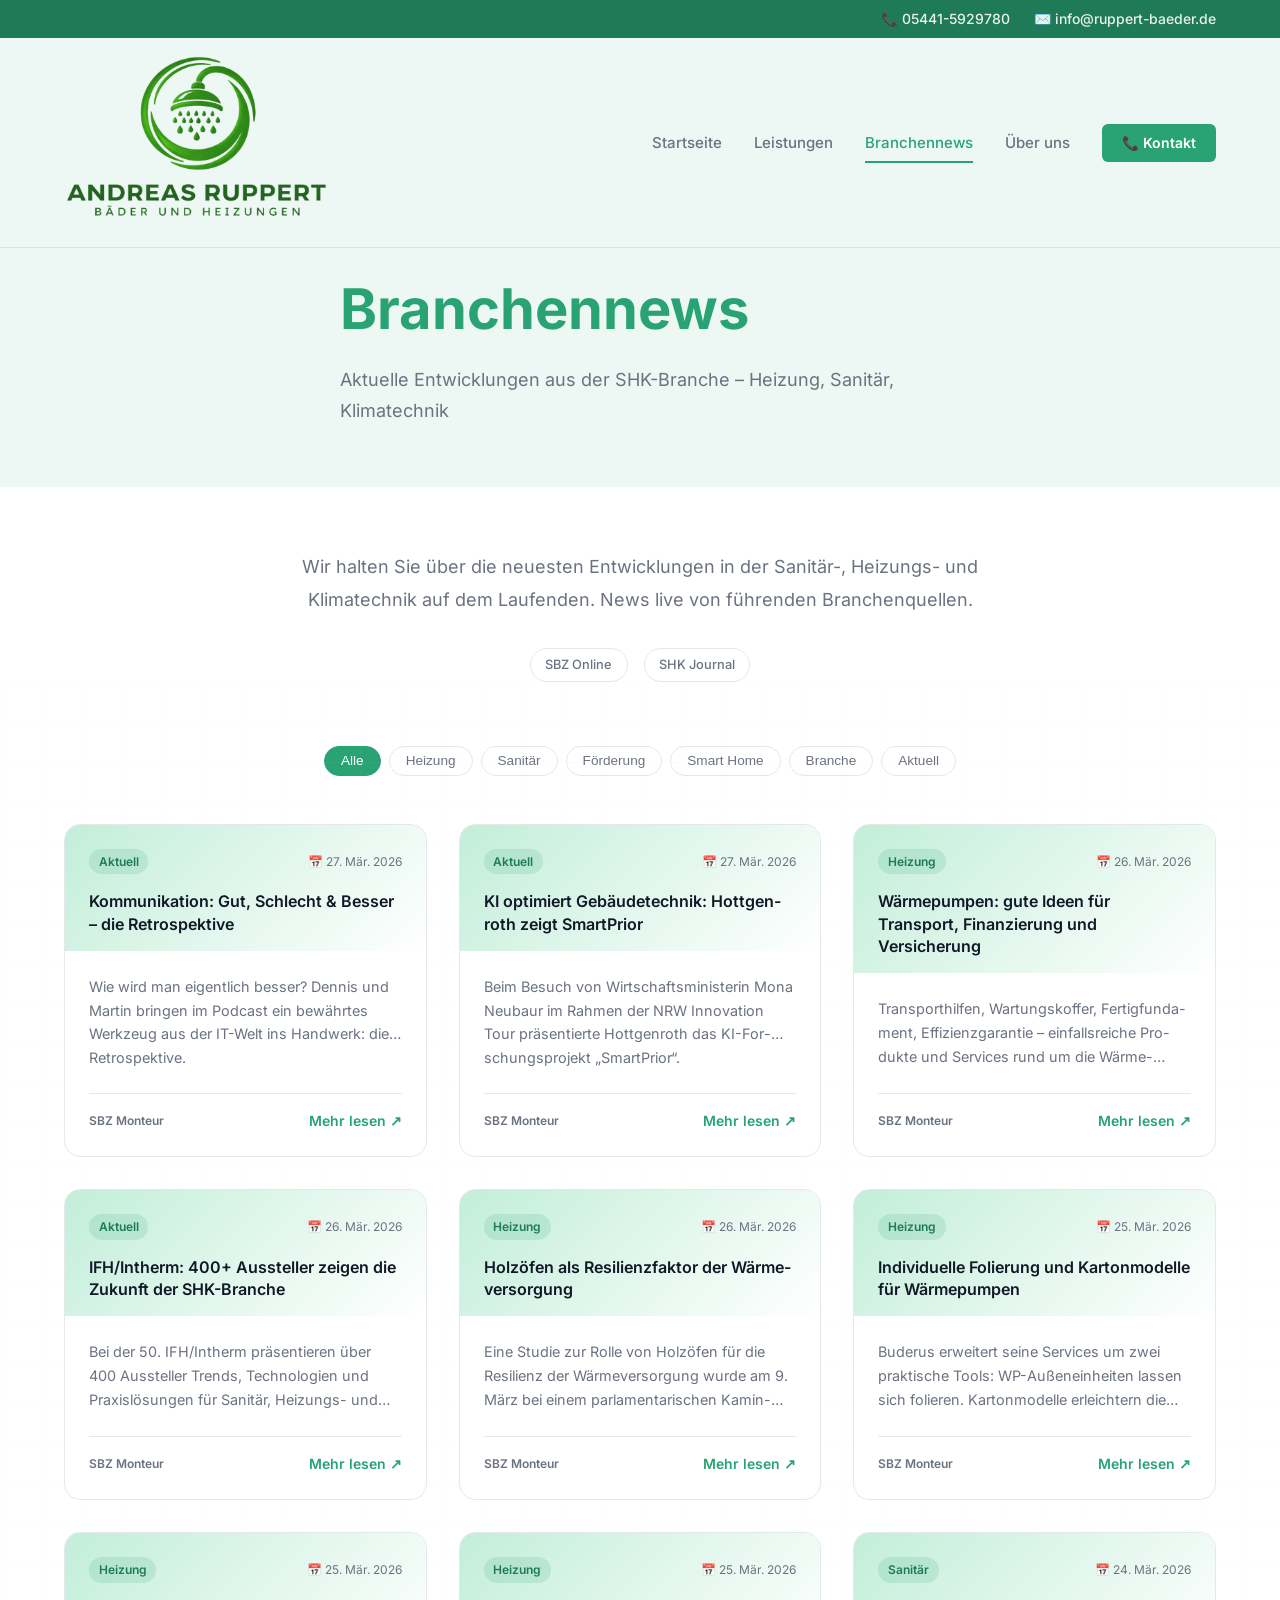
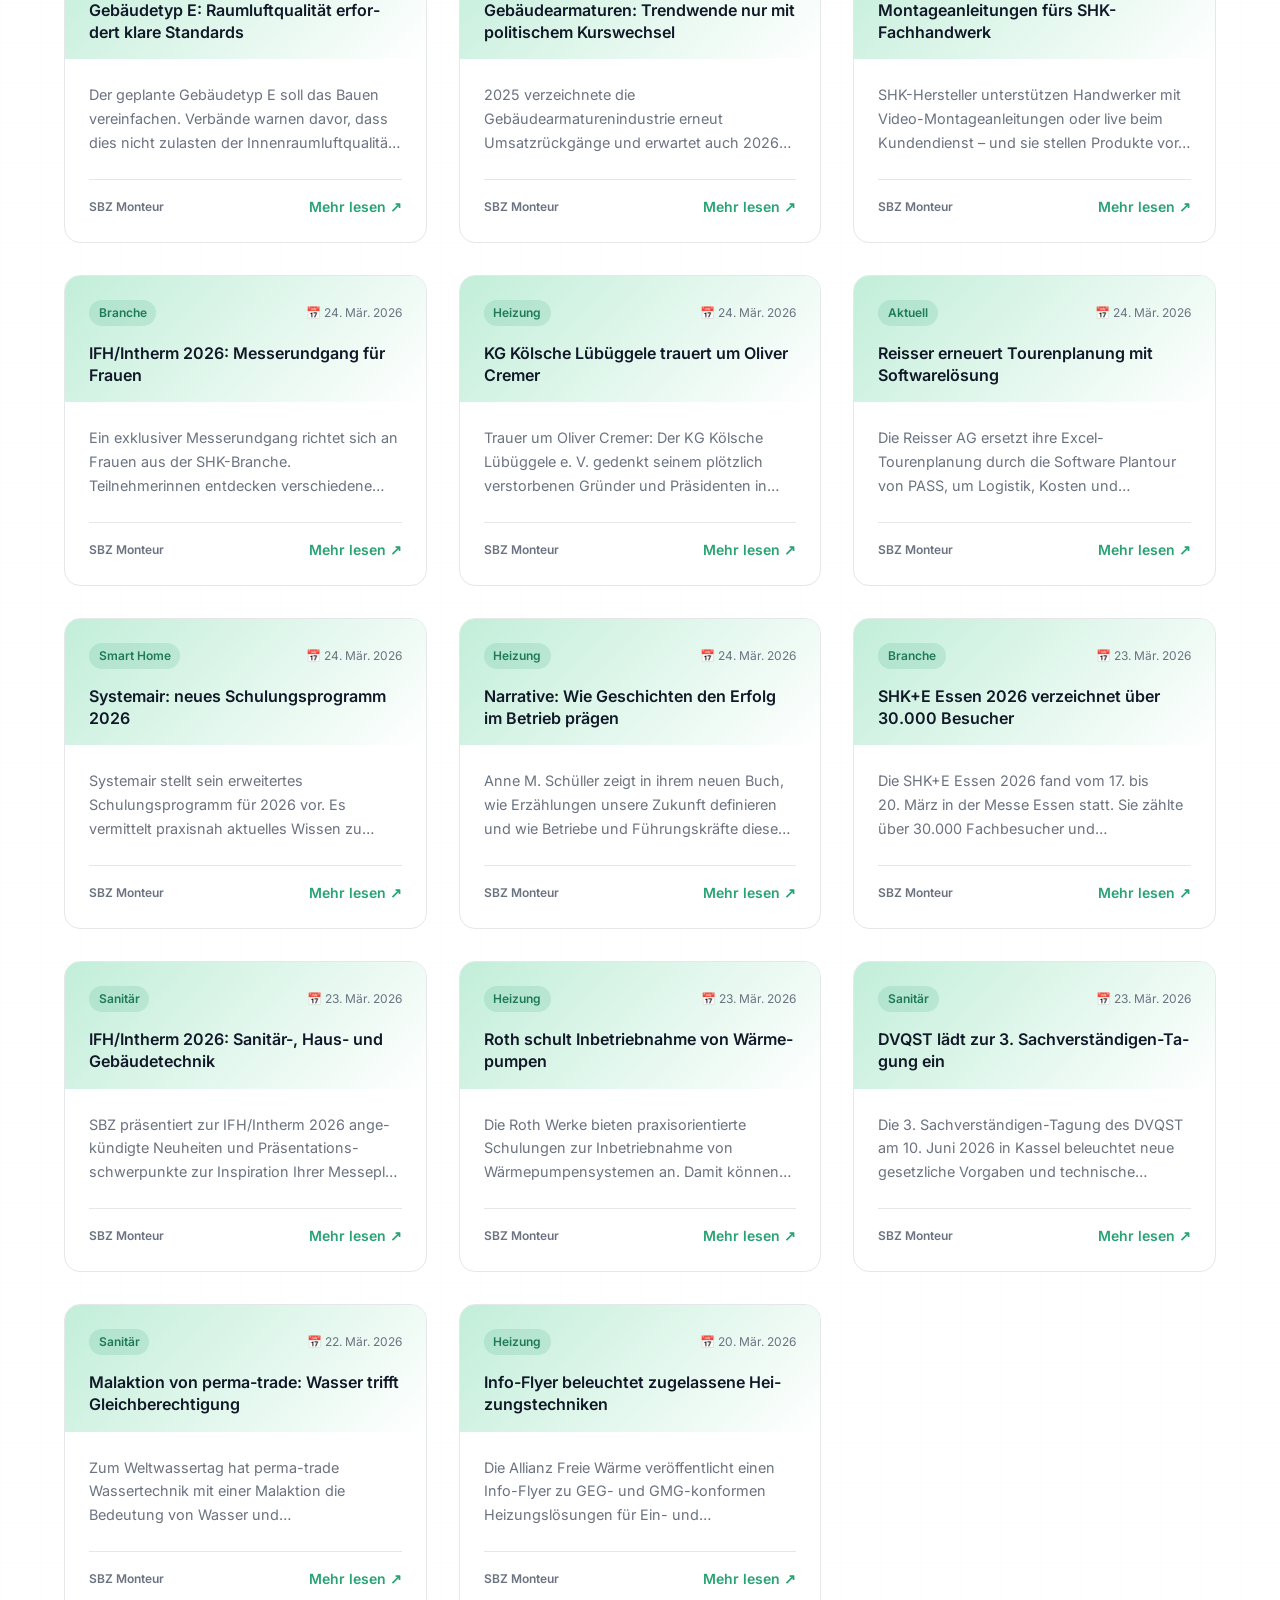
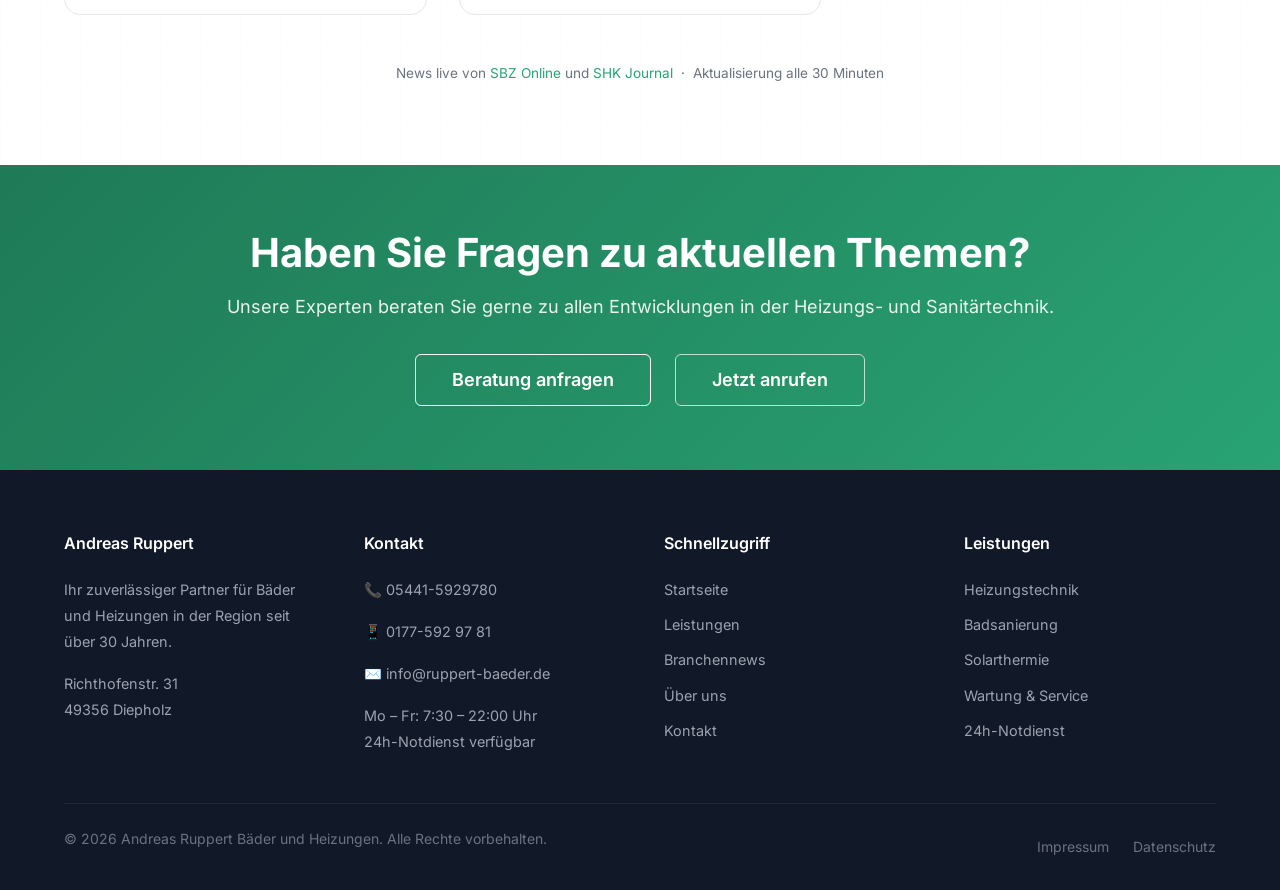
==== branchennews.html @ 5bacfdf4 "first upload" ====
<!DOCTYPE html>
<html lang="de">
<head>
    <meta charset="UTF-8">
    <meta name="viewport" content="width=device-width, initial-scale=1.0">
    <link rel="icon" type="image/png" href="favicon.png">
    <link rel="shortcut icon" href="favicon.png">
    <meta name="description" content="Aktuelle Nachrichten aus der SHK-Branche – Heizung, Sanitär, Klimatechnik von SBZ Online und SHK Journal">
    <title>Branchennews | Andreas Ruppert Bäder und Heizungen</title>


<link rel="stylesheet" href="css/styles.css">
    <style>
        /* Ladebalken – Page Flip */
        .news-loader-wrap {
            display: flex;
            flex-direction: column;
            align-items: center;
            justify-content: center;
            padding: var(--space-2xl) 0 var(--space-xl);
        }
        .loader {
            --background: linear-gradient(135deg, #29a374, #1f7a57);
            --shadow: rgba(41, 163, 116, 0.3);
            --text: #6c7486;
            --page: rgba(255, 255, 255, 0.38);
            --page-fold: rgba(255, 255, 255, 0.55);
            --duration: 3s;
            width: 200px;
            height: 140px;
            position: relative;
        }
        .loader:before, .loader:after {
            --r: -6deg;
            content: "";
            position: absolute;
            bottom: 8px;
            width: 120px;
            top: 80%;
            box-shadow: 0 16px 12px var(--shadow);
            transform: rotate(var(--r));
        }
        .loader:before { left: 4px; }
        .loader:after { --r: 6deg; right: 4px; }
        .loader div {
            width: 100%;
            height: 100%;
            border-radius: 13px;
            position: relative;
            z-index: 1;
            perspective: 600px;
            box-shadow: 0 4px 6px var(--shadow);
            background-image: var(--background);
        }
        .loader div ul {
            margin: 0; padding: 0; list-style: none; position: relative;
        }
        .loader div ul li {
            --r: 180deg;
            --o: 0;
            --c: var(--page);
            position: absolute;
            top: 10px; left: 10px;
            transform-origin: 100% 50%;
            color: var(--c);
            opacity: var(--o);
            transform: rotateY(var(--r));
            animation: var(--duration) ease infinite;
        }
        .loader div ul li:nth-child(2) { --c: var(--page-fold); animation-name: page-2; }
        .loader div ul li:nth-child(3) { --c: var(--page-fold); animation-name: page-3; }
        .loader div ul li:nth-child(4) { --c: var(--page-fold); animation-name: page-4; }
        .loader div ul li:nth-child(5) { --c: var(--page-fold); animation-name: page-5; }
        .loader div ul li svg { width: 90px; height: 120px; display: block; }
        .loader div ul li:first-child { --r: 0deg; --o: 1; }
        .loader div ul li:last-child  { --o: 1; }
        .loader span {
            display: block;
            left: 0; right: 0; top: 100%;
            margin-top: 20px;
            text-align: center;
            color: var(--text);
            font-size: 0.9rem;
        }
        @keyframes page-2 {
            0%        { transform: rotateY(180deg); opacity: 0; }
            20%       { opacity: 1; }
            35%, 100% { opacity: 0; }
            50%, 100% { transform: rotateY(0deg); }
        }
        @keyframes page-3 {
            15%       { transform: rotateY(180deg); opacity: 0; }
            35%       { opacity: 1; }
            50%, 100% { opacity: 0; }
            65%, 100% { transform: rotateY(0deg); }
        }
        @keyframes page-4 {
            30%       { transform: rotateY(180deg); opacity: 0; }
            50%       { opacity: 1; }
            65%, 100% { opacity: 0; }
            80%, 100% { transform: rotateY(0deg); }
        }
        @keyframes page-5 {
            45%       { transform: rotateY(180deg); opacity: 0; }
            65%       { opacity: 1; }
            80%, 100% { opacity: 0; }
            95%, 100% { transform: rotateY(0deg); }
        }

        /* Error State */
        .news-error {
            text-align: center;
            padding: var(--space-2xl);
            color: var(--text-light);
        }
        .news-error p { margin-bottom: var(--space-md); }

        /* Filter Buttons */
        .news-filters {
            display: flex;
            flex-wrap: wrap;
            gap: var(--space-xs);
            justify-content: center;
            margin-bottom: var(--space-xl);
        }
        .filter-btn {
            padding: 0.4rem 1rem;
            border: 1.5px solid var(--border);
            border-radius: var(--radius-full);
            background: white;
            font-size: 0.85rem;
            font-weight: 500;
            color: var(--text-light);
            cursor: pointer;
            transition: var(--transition);
        }
        .filter-btn:hover,
        .filter-btn.active {
            border-color: var(--primary);
            color: var(--primary);
            background: rgba(41, 163, 116, 0.06);
        }
        .filter-btn.active {
            background: var(--primary);
            color: white;
        }
    </style>
</head>
<body>

    <!-- Top Bar -->
    <div class="top-bar">
        <div class="container">
            <div class="top-bar-content">
                <a href="tel:054415929780" class="top-bar-phone">📞 05441-5929780</a>
                <a href="mailto:info@ruppert-baeder.de">✉️ info@ruppert-baeder.de</a>
            </div>
        </div>
    </div>

    <!-- Header -->
    <header class="header">
        <div class="container">
            <div class="header-content">
                <a href="index.html" class="logo">
                    <img src="images/Logo.png" class="logo-img" alt="Andreas Ruppert Bäder und Heizungen">
                </a>
                <button class="menu-toggle" id="menuToggle" aria-label="Menü öffnen">☰</button>
                <nav class="nav-menu" id="navMenu">
                    <a href="index.html" class="nav-link">Startseite</a>
                    <a href="leistungen.html" class="nav-link">Leistungen</a>
                    <a href="branchennews.html" class="nav-link active">Branchennews</a>
                    <a href="ueber-uns.html" class="nav-link">Über uns</a>
                    <a href="kontakt.html" class="btn-nav">📞 Kontakt</a>
                </nav>
            </div>
        </div>
    </header>

    <!-- Page Hero -->
    <section class="hero hero-sm hero-light">
        <div class="container">
            <div class="hero-content">
                <h1>Branchennews</h1>
                <p class="hero-subtitle">Aktuelle Entwicklungen aus der SHK-Branche – Heizung, Sanitär, Klimatechnik</p>
            </div>
        </div>
    </section>

    <!-- Intro -->
    <section class="section" style="padding-bottom: 0;">
        <div class="container text-center">
            <p style="max-width: 680px; margin: 0 auto; color: var(--text-light); font-size: var(--font-size-md); line-height: 1.8;">
                Wir halten Sie über die neuesten Entwicklungen in der Sanitär-, Heizungs- und Klimatechnik auf dem Laufenden. News live von führenden Branchenquellen.
            </p>
            <div class="news-source-badges" style="margin-top: var(--space-lg);">
                <a href="https://www.sbz-online.de" target="_blank" rel="noopener noreferrer" class="source-badge">SBZ Online</a>
                <a href="https://www.shk-journal.de" target="_blank" rel="noopener noreferrer" class="source-badge">SHK Journal</a>
            </div>
        </div>
    </section>

    <!-- News Section -->
    <section class="news-section section">
        <div class="container">

            <!-- Filter Buttons -->
            <div class="news-filters" id="newsFilters" style="display: none;">
                <button class="filter-btn active" data-filter="all">Alle</button>
                <button class="filter-btn" data-filter="Heizung">Heizung</button>
                <button class="filter-btn" data-filter="Sanitär">Sanitär</button>
                <button class="filter-btn" data-filter="Förderung">Förderung</button>
                <button class="filter-btn" data-filter="Smart Home">Smart Home</button>
                <button class="filter-btn" data-filter="Branche">Branche</button>
                <button class="filter-btn" data-filter="Aktuell">Aktuell</button>
            </div>

            <!-- Ladebalken -->
            <div class="news-loader-wrap" id="newsLoader">
                <div class="loader">
                    <div>
                        <ul>
                            <li><svg fill="currentColor" viewBox="0 0 90 120"><path d="M90,0 L90,120 L11,120 C4.92486775,120 0,115.075132 0,109 L0,11 C0,4.92486775 4.92486775,0 11,0 L90,0 Z M71.5,81 L18.5,81 C17.1192881,81 16,82.1192881 16,83.5 C16,84.8254834 17.0315359,85.9100387 18.3356243,85.9946823 L18.5,86 L71.5,86 C72.8807119,86 74,84.8807119 74,83.5 C74,82.1745166 72.9684641,81.0899613 71.6643757,81.0053177 L71.5,81 Z M71.5,57 L18.5,57 C17.1192881,57 16,58.1192881 16,59.5 C16,60.8254834 17.0315359,61.9100387 18.3356243,61.9946823 L18.5,62 L71.5,62 C72.8807119,62 74,60.8807119 74,59.5 C74,58.1192881 72.8807119,57 71.5,57 Z M71.5,33 L18.5,33 C17.1192881,33 16,34.1192881 16,35.5 C16,36.8254834 17.0315359,37.9100387 18.3356243,37.9946823 L18.5,38 L71.5,38 C72.8807119,38 74,36.8807119 74,35.5 C74,34.1192881 72.8807119,33 71.5,33 Z"></path></svg></li>
                            <li><svg fill="currentColor" viewBox="0 0 90 120"><path d="M90,0 L90,120 L11,120 C4.92486775,120 0,115.075132 0,109 L0,11 C0,4.92486775 4.92486775,0 11,0 L90,0 Z M71.5,81 L18.5,81 C17.1192881,81 16,82.1192881 16,83.5 C16,84.8254834 17.0315359,85.9100387 18.3356243,85.9946823 L18.5,86 L71.5,86 C72.8807119,86 74,84.8807119 74,83.5 C74,82.1745166 72.9684641,81.0899613 71.6643757,81.0053177 L71.5,81 Z M71.5,57 L18.5,57 C17.1192881,57 16,58.1192881 16,59.5 C16,60.8254834 17.0315359,61.9100387 18.3356243,61.9946823 L18.5,62 L71.5,62 C72.8807119,62 74,60.8807119 74,59.5 C74,58.1192881 72.8807119,57 71.5,57 Z M71.5,33 L18.5,33 C17.1192881,33 16,34.1192881 16,35.5 C16,36.8254834 17.0315359,37.9100387 18.3356243,37.9946823 L18.5,38 L71.5,38 C72.8807119,38 74,36.8807119 74,35.5 C74,34.1192881 72.8807119,33 71.5,33 Z"></path></svg></li>
                            <li><svg fill="currentColor" viewBox="0 0 90 120"><path d="M90,0 L90,120 L11,120 C4.92486775,120 0,115.075132 0,109 L0,11 C0,4.92486775 4.92486775,0 11,0 L90,0 Z M71.5,81 L18.5,81 C17.1192881,81 16,82.1192881 16,83.5 C16,84.8254834 17.0315359,85.9100387 18.3356243,85.9946823 L18.5,86 L71.5,86 C72.8807119,86 74,84.8807119 74,83.5 C74,82.1745166 72.9684641,81.0899613 71.6643757,81.0053177 L71.5,81 Z M71.5,57 L18.5,57 C17.1192881,57 16,58.1192881 16,59.5 C16,60.8254834 17.0315359,61.9100387 18.3356243,61.9946823 L18.5,62 L71.5,62 C72.8807119,62 74,60.8807119 74,59.5 C74,58.1192881 72.8807119,57 71.5,57 Z M71.5,33 L18.5,33 C17.1192881,33 16,34.1192881 16,35.5 C16,36.8254834 17.0315359,37.9100387 18.3356243,37.9946823 L18.5,38 L71.5,38 C72.8807119,38 74,36.8807119 74,35.5 C74,34.1192881 72.8807119,33 71.5,33 Z"></path></svg></li>
                            <li><svg fill="currentColor" viewBox="0 0 90 120"><path d="M90,0 L90,120 L11,120 C4.92486775,120 0,115.075132 0,109 L0,11 C0,4.92486775 4.92486775,0 11,0 L90,0 Z M71.5,81 L18.5,81 C17.1192881,81 16,82.1192881 16,83.5 C16,84.8254834 17.0315359,85.9100387 18.3356243,85.9946823 L18.5,86 L71.5,86 C72.8807119,86 74,84.8807119 74,83.5 C74,82.1745166 72.9684641,81.0899613 71.6643757,81.0053177 L71.5,81 Z M71.5,57 L18.5,57 C17.1192881,57 16,58.1192881 16,59.5 C16,60.8254834 17.0315359,61.9100387 18.3356243,61.9946823 L18.5,62 L71.5,62 C72.8807119,62 74,60.8807119 74,59.5 C74,58.1192881 72.8807119,57 71.5,57 Z M71.5,33 L18.5,33 C17.1192881,33 16,34.1192881 16,35.5 C16,36.8254834 17.0315359,37.9100387 18.3356243,37.9946823 L18.5,38 L71.5,38 C72.8807119,38 74,36.8807119 74,35.5 C74,34.1192881 72.8807119,33 71.5,33 Z"></path></svg></li>
                            <li><svg fill="currentColor" viewBox="0 0 90 120"><path d="M90,0 L90,120 L11,120 C4.92486775,120 0,115.075132 0,109 L0,11 C0,4.92486775 4.92486775,0 11,0 L90,0 Z M71.5,81 L18.5,81 C17.1192881,81 16,82.1192881 16,83.5 C16,84.8254834 17.0315359,85.9100387 18.3356243,85.9946823 L18.5,86 L71.5,86 C72.8807119,86 74,84.8807119 74,83.5 C74,82.1745166 72.9684641,81.0899613 71.6643757,81.0053177 L71.5,81 Z M71.5,57 L18.5,57 C17.1192881,57 16,58.1192881 16,59.5 C16,60.8254834 17.0315359,61.9100387 18.3356243,61.9946823 L18.5,62 L71.5,62 C72.8807119,62 74,60.8807119 74,59.5 C74,58.1192881 72.8807119,57 71.5,57 Z M71.5,33 L18.5,33 C17.1192881,33 16,34.1192881 16,35.5 C16,36.8254834 17.0315359,37.9100387 18.3356243,37.9946823 L18.5,38 L71.5,38 C72.8807119,38 74,36.8807119 74,35.5 C74,34.1192881 72.8807119,33 71.5,33 Z"></path></svg></li>
                            <li><svg fill="currentColor" viewBox="0 0 90 120"><path d="M90,0 L90,120 L11,120 C4.92486775,120 0,115.075132 0,109 L0,11 C0,4.92486775 4.92486775,0 11,0 L90,0 Z M71.5,81 L18.5,81 C17.1192881,81 16,82.1192881 16,83.5 C16,84.8254834 17.0315359,85.9100387 18.3356243,85.9946823 L18.5,86 L71.5,86 C72.8807119,86 74,84.8807119 74,83.5 C74,82.1745166 72.9684641,81.0899613 71.6643757,81.0053177 L71.5,81 Z M71.5,57 L18.5,57 C17.1192881,57 16,58.1192881 16,59.5 C16,60.8254834 17.0315359,61.9100387 18.3356243,61.9946823 L18.5,62 L71.5,62 C72.8807119,62 74,60.8807119 74,59.5 C74,58.1192881 72.8807119,57 71.5,57 Z M71.5,33 L18.5,33 C17.1192881,33 16,34.1192881 16,35.5 C16,36.8254834 17.0315359,37.9100387 18.3356243,37.9946823 L18.5,38 L71.5,38 C72.8807119,38 74,36.8807119 74,35.5 C74,34.1192881 72.8807119,33 71.5,33 Z"></path></svg></li>
                        </ul>
                    </div>
                    <span>Nachrichten werden geladen …</span>
                </div>
            </div>

            <!-- News Grid – wird per JS befüllt -->
            <div class="news-grid" id="newsGrid" style="display:none;">
            </div>

            <div class="news-footer-note" id="newsFooterNote" style="display:none;">
                <p>News live von <a href="https://www.sbz-online.de" target="_blank" rel="noopener noreferrer">SBZ Online</a> und <a href="https://www.shk-journal.de" target="_blank" rel="noopener noreferrer">SHK Journal</a> &nbsp;·&nbsp; Aktualisierung alle 30 Minuten</p>
            </div>
        </div>
    </section>

    <!-- CTA Section -->
    <section class="cta-section">
        <div class="container">
            <h2>Haben Sie Fragen zu aktuellen Themen?</h2>
            <p>Unsere Experten beraten Sie gerne zu allen Entwicklungen in der Heizungs- und Sanitärtechnik.</p>
            <div class="cta-buttons">
                <a href="kontakt.html" class="btn btn-white btn-large">Beratung anfragen</a>
                <a href="tel:054415929780" class="btn btn-secondary btn-large" data-phone="05441-5929780">Jetzt anrufen</a>
            </div>
        </div>
    </section>

    <!-- Footer -->
    <footer class="footer">
        <div class="container">
            <div class="footer-grid">
                <div class="footer-section">
                    <h3>Andreas Ruppert</h3>
                    <p>Ihr zuverlässiger Partner für Bäder und Heizungen in der Region seit über 30 Jahren.</p>
                    <p>Richthofenstr. 31<br>49356 Diepholz</p>
                </div>
                <div class="footer-section">
                    <h3>Kontakt</h3>
                    <p><a href="tel:054415929780">📞 05441-5929780</a></p>
                    <p><a href="tel:01775929781">📱 0177-592 97 81</a></p>
                    <p><a href="mailto:info@ruppert-baeder.de">✉️ info@ruppert-baeder.de</a></p>
                    <p>Mo – Fr: 7:30 – 22:00 Uhr<br>24h-Notdienst verfügbar</p>
                </div>
                <div class="footer-section">
                    <h3>Schnellzugriff</h3>
                    <ul class="footer-links">
                        <li><a href="index.html">Startseite</a></li>
                        <li><a href="leistungen.html">Leistungen</a></li>
                        <li><a href="branchennews.html">Branchennews</a></li>
                        <li><a href="ueber-uns.html">Über uns</a></li>
                        <li><a href="kontakt.html">Kontakt</a></li>
                    </ul>
                </div>
                <div class="footer-section">
                    <h3>Leistungen</h3>
                    <ul class="footer-links">
                        <li><a href="leistungen.html#heizung">Heizungstechnik</a></li>
                        <li><a href="leistungen.html#bad">Badsanierung</a></li>
                        <li><a href="leistungen.html#solar">Solarthermie</a></li>
                        <li><a href="leistungen.html#wartung">Wartung &amp; Service</a></li>
                        <li><a href="leistungen.html#notdienst">24h-Notdienst</a></li>
                    </ul>
                </div>
            </div>
            <div class="footer-bottom">
                <p>&copy; 2026 Andreas Ruppert Bäder und Heizungen. Alle Rechte vorbehalten.</p>
                <div class="footer-bottom-links">
                    <a href="impressum.html">Impressum</a>
                    <a href="datenschutz.html">Datenschutz</a>
                </div>
            </div>
        </div>
    </footer>

    <script src="js/script.js"></script>
    <script>
    (function () {
        // News werden aus statischem news.json geladen (generiert via GitHub Actions Cron)

        const grid = document.getElementById('newsGrid');
        const loader = document.getElementById('newsLoader');
        const filtersEl = document.getElementById('newsFilters');
        const footerNote = document.getElementById('newsFooterNote');
        let allArticles = [];

        function detectCategory(text) {
            const t = (text || '').toLowerCase();
            if (/heizung|wärme|heizkessel|wärmepumpe|fernwärme|gasheizung|ölheizung|pellet|biomasse/.test(t)) return 'Heizung';
            if (/sanitär|bad|badezimmer|dusche|wanne|wc|toilette|waschtisch|wasserhahn|rohr|abwasser/.test(t)) return 'Sanitär';
            if (/förderung|bafa|kfw|zuschuss|subvention|bundesförderung/.test(t)) return 'Förderung';
            if (/smart.?home|automation|digital|steuerung|sensor/.test(t)) return 'Smart Home';
            if (/verband|hwk|zvshk|innung|messe|politik|gesetz|norm|din/.test(t)) return 'Branche';
            return 'Aktuell';
        }

        function formatDate(dateStr) {
            const d = new Date((dateStr || '').replace(' ', 'T'));
            if (isNaN(d)) return dateStr || '';
            return d.toLocaleDateString('de-DE', { day: 'numeric', month: 'short', year: 'numeric' });
        }

        function stripHtml(html) {
            const tmp = document.createElement('div');
            tmp.innerHTML = html || '';
            return (tmp.textContent || tmp.innerText || '').trim();
        }

        function cardHTML(a) {
            return `
            <div class="news-card" data-category="${escHtml(a.category)}">
                <div class="news-card-header">
                    <div class="news-card-meta">
                        <span class="news-badge">${escHtml(a.category)}</span>
                        <span class="news-date">📅 ${escHtml(a.dateStr)}</span>
                    </div>
                    <h3>${escHtml(a.title)}</h3>
                </div>
                <div class="news-card-body">
                    <p class="news-excerpt">${escHtml(a.excerpt)}</p>
                    <div class="news-card-footer">
                        <span class="news-source">${escHtml(a.source)}</span>
                        <a href="${escHtml(a.link)}" target="_blank" rel="noopener noreferrer" class="news-link">
                            Mehr lesen ↗
                        </a>
                    </div>
                </div>
            </div>`;
        }

        function renderCards(articles) {
            grid.innerHTML = articles.length
                ? articles.map(cardHTML).join('')
                : '<div class="news-error"><p>Keine Artikel in dieser Kategorie.</p></div>';
        }

        function escHtml(str) {
            return String(str ?? '')
                .replace(/&/g, '&amp;')
                .replace(/</g, '&lt;')
                .replace(/>/g, '&gt;')
                .replace(/"/g, '&quot;');
        }

        function initFilters() {
            filtersEl.style.display = 'flex';
            filtersEl.addEventListener('click', function (e) {
                const btn = e.target.closest('.filter-btn');
                if (!btn) return;
                filtersEl.querySelectorAll('.filter-btn').forEach(b => b.classList.remove('active'));
                btn.classList.add('active');
                const cat = btn.dataset.filter;
                const filtered = cat === 'all' ? allArticles : allArticles.filter(a => a.category === cat);
                renderCards(filtered);
            });
        }

        function showError(msg) {
            grid.innerHTML = `<div class="news-error" style="grid-column:1/-1;">
                <p>⚠️ ${msg}</p>
                <p>Bitte besuchen Sie <a href="https://www.sbz-online.de" target="_blank" rel="noopener noreferrer">SBZ Online</a> oder <a href="https://www.shk-journal.de" target="_blank" rel="noopener noreferrer">SHK Journal</a> direkt.</p>
            </div>`;
        }

        fetch('news.json')
            .then(r => r.ok ? r.json() : Promise.reject('HTTP ' + r.status))
            .then(data => {
                allArticles = (data.articles || []);
                loader.style.display = 'none';
                grid.style.display = '';
                if (!allArticles.length) { showError('Derzeit keine News verfügbar.'); return; }
                renderCards(allArticles);
                initFilters();
                footerNote.style.display = 'block';
            })
            .catch(() => {
                loader.style.display = 'none';
                grid.style.display = '';
                showError('News konnten nicht geladen werden.');
            });
    })();
    </script>
</body>
</html>
---- css/styles.css ----
/* ========================================
   Self-hosted Inter Font (DSGVO-konform)
   ======================================== */
@font-face {
  font-family: 'Inter';
  font-style: normal;
  font-weight: 100 900;
  font-display: swap;
  src: url('../fonts/inter.woff2') format('woff2');
}

/* ========================================
   CSS Custom Properties / Design Tokens
   ======================================== */

:root {
  /* Primärfarben */
  --primary: #29a374;
  --primary-light: #c2eed9;
  --primary-dark: #1f7a57;
  --primary-hover: #248e65;

  /* Neutralfarben */
  --bg: #ffffff;
  --muted: #f9fafb;
  --text: #111827;
  --text-light: #6b7280;
  --border: #e5e7eb;

  /* Akzente */
  --accent: #1f7a57;
  --error: hsl(0, 70%, 50%);
  --success: #29a374;

  /* Spacing System (8px-Grid) */
  --space-xs: 0.5rem;
  --space-sm: 1rem;
  --space-md: 1.5rem;
  --space-lg: 2rem;
  --space-xl: 3rem;
  --space-2xl: 4rem;

  /* Typography */
  --font-primary: 'Inter', -apple-system, BlinkMacSystemFont, 'Segoe UI', sans-serif;
  --font-size-xs: 0.875rem;
  --font-size-sm: 1rem;
  --font-size-md: 1.125rem;
  --font-size-lg: 1.5rem;
  --font-size-xl: 2rem;
  --font-size-2xl: 2.5rem;

  /* Shadows */
  --shadow-sm: 0 1px 3px rgba(0, 0, 0, 0.08);
  --shadow-md: 0 4px 12px rgba(0, 0, 0, 0.1);
  --shadow-lg: 0 10px 30px rgba(0, 0, 0, 0.12);
  --shadow-xl: 0 20px 40px rgba(0, 0, 0, 0.15);

  /* Border Radius */
  --radius-sm: 6px;
  --radius-md: 10px;
  --radius-lg: 16px;
  --radius-full: 9999px;

  /* Transitions */
  --transition: all 0.3s ease;
}

/* ========================================
   Reset & Base Styles
   ======================================== */

* {
  margin: 0;
  padding: 0;
  box-sizing: border-box;
}

html {
  scroll-behavior: smooth;
}

body {
  font-family: var(--font-primary);
  font-size: var(--font-size-sm);
  line-height: 1.6;
  color: var(--text);
  background-color: var(--bg);
  -webkit-font-smoothing: antialiased;
  -moz-osx-font-smoothing: grayscale;
}

img {
  max-width: 100%;
  height: auto;
  display: block;
}

a {
  text-decoration: none;
  color: inherit;
  transition: var(--transition);
}

ul {
  list-style: none;
}

/* ========================================
   Typography
   ======================================== */

h1, h2, h3, h4, h5, h6 {
  font-weight: 700;
  line-height: 1.2;
  margin-bottom: var(--space-sm);
}

h1 { font-size: var(--font-size-2xl); }
h2 { font-size: var(--font-size-xl); }
h3 { font-size: var(--font-size-lg); font-weight: 600; }

p { margin-bottom: var(--space-sm); }

/* ========================================
   Container & Layout
   ======================================== */

.container {
  max-width: 1200px;
  margin: 0 auto;
  padding: 0 var(--space-md);
}

.container-narrow {
  max-width: 800px;
  margin: 0 auto;
  padding: 0 var(--space-md);
}

.section {
  padding: var(--space-2xl) 0;
}

.section-alt {
  background-color: var(--muted);
}

/* ========================================
   Top Bar
   ======================================== */

.top-bar {
  background-color: var(--primary-dark);
  color: white;
  padding: var(--space-xs) 0;
  font-size: var(--font-size-xs);
}

.top-bar-content {
  display: flex;
  justify-content: flex-end;
  align-items: center;
  gap: var(--space-md);
}

.top-bar a {
  color: white;
  font-weight: 500;
  opacity: 0.9;
  transition: opacity 0.2s;
}

.top-bar a:hover {
  opacity: 1;
}

.top-bar-phone {
  display: flex;
  align-items: center;
  gap: 0.375rem;
  font-weight: 600;
}

/* ========================================
   Header & Navigation
   ======================================== */

.header {
  background-color: #EDF7F3;
  box-shadow: 0 1px 0 rgba(0, 0, 0, 0.08);
  position: sticky;
  top: 0;
  z-index: 1000;
}

.header-content {
  display: flex;
  justify-content: space-between;
  align-items: center;
  padding: var(--space-sm) 0;
}

/* Logo */
.logo {
  display: flex;
  align-items: center;
  gap: 0.75rem;
  text-decoration: none;
}

.logo-img {
  height: 177px;
  width: auto;
  object-fit: contain;
  display: block;
}

.logo-box {
  background: linear-gradient(135deg, var(--primary), var(--primary-dark));
  color: white;
  width: 44px;
  height: 44px;
  border-radius: var(--radius-sm);
  display: flex;
  align-items: center;
  justify-content: center;
  font-size: 1.05rem;
  font-weight: 800;
  letter-spacing: -0.5px;
  flex-shrink: 0;
}

.logo-text {
  display: flex;
  flex-direction: column;
}

.logo-name {
  font-size: 0.9375rem;
  font-weight: 700;
  color: var(--text);
  line-height: 1.2;
}

.logo-sub {
  font-size: 0.7rem;
  color: var(--text-light);
  font-weight: 400;
  line-height: 1.2;
}

.nav-menu {
  display: flex;
  gap: var(--space-lg);
  align-items: center;
}

.nav-link {
  font-weight: 500;
  color: var(--text-light);
  position: relative;
  padding: var(--space-xs) 0;
  font-size: 0.9375rem;
}

.nav-link:hover,
.nav-link.active {
  color: var(--primary);
}

.nav-link::after {
  content: '';
  position: absolute;
  bottom: 0;
  left: 0;
  width: 0;
  height: 2px;
  background-color: var(--primary);
  transition: width 0.3s ease;
}

.nav-link:hover::after,
.nav-link.active::after {
  width: 100%;
}

.btn-nav {
  display: inline-flex;
  align-items: center;
  gap: 0.4rem;
  background-color: var(--primary);
  color: white !important;
  padding: 0.5rem 1.25rem;
  border-radius: var(--radius-sm);
  font-weight: 600;
  font-size: 0.875rem;
  transition: var(--transition);
  white-space: nowrap;
}

.btn-nav:hover {
  background-color: var(--primary-hover);
  transform: translateY(-1px);
  box-shadow: 0 4px 12px rgba(41, 163, 116, 0.3);
}

.btn-nav::before,
.btn-nav::after {
  display: none !important;
}

/* Mobile Menu Toggle */
.menu-toggle {
  display: none;
  background: none;
  border: none;
  cursor: pointer;
  color: var(--text);
  padding: 0.25rem;
  font-size: 1.5rem;
  line-height: 1;
}

/* ========================================
   Hero Section
   ======================================== */

.hero {
  position: relative;
  min-height: 580px;
  display: flex;
  align-items: center;
  background: linear-gradient(135deg, var(--primary-dark) 0%, var(--primary) 60%, var(--primary-dark) 100%);
  overflow: hidden;
}

.hero-sm {
  min-height: 320px;
}

/* Heller Hero-Variant (kein Gradient, subtiles Grün) */
.hero-light {
  background: #EDF7F3;
  min-height: 240px;
}
.hero-light::before { display: none; }
.hero-light h1,
.hero-light .hero-content h1 { color: var(--primary) !important; }
.hero-light .hero-subtitle { color: var(--text-light); }

/* Service Cards Grid */
.service-cards {
  display: grid;
  grid-template-columns: repeat(3, 1fr);
  gap: var(--space-lg);
}

.service-card {
  padding: var(--space-xl);
  background: var(--muted);
  border: 1.5px solid var(--border);
  border-radius: var(--radius-lg);
  transition: border-color 0.3s ease, box-shadow 0.3s ease, transform 0.3s ease;
  display: flex;
  flex-direction: column;
}

.service-card:hover {
  border-color: rgba(41, 163, 116, 0.35);
  box-shadow: 0 20px 40px -10px rgba(41, 163, 116, 0.12);
  transform: translateY(-3px);
}

.service-card-icon {
  width: 56px;
  height: 56px;
  background: rgba(41, 163, 116, 0.1);
  border-radius: var(--radius-md);
  display: flex;
  align-items: center;
  justify-content: center;
  color: var(--primary);
  margin-bottom: var(--space-lg);
  transition: transform 0.3s ease;
  flex-shrink: 0;
}

.service-card:hover .service-card-icon { transform: scale(1.1); }

.service-card h4 {
  font-size: var(--font-size-lg);
  font-weight: 700;
  color: var(--text);
  margin-bottom: var(--space-sm);
}

.service-card p {
  color: var(--text-light);
  line-height: 1.65;
  flex: 1;
  margin-bottom: var(--space-md);
}

.service-card-link {
  color: var(--primary);
  font-weight: 600;
  font-size: var(--font-size-sm);
  display: inline-flex;
  align-items: center;
  gap: 0.4rem;
  text-decoration: none;
  transition: gap 0.2s ease;
}
.service-card-link:hover { gap: 0.7rem; }

@media (max-width: 1024px) {
  .service-cards { grid-template-columns: repeat(2, 1fr); }
}
@media (max-width: 600px) {
  .service-cards { grid-template-columns: 1fr; }
}

.hero::before {
  content: '';
  position: absolute;
  inset: 0;
  background-image: url("data:image/svg+xml,%3Csvg width='60' height='60' viewBox='0 0 60 60' xmlns='http://www.w3.org/2000/svg'%3E%3Cg fill='none' fill-rule='evenodd'%3E%3Cg fill='%23ffffff' fill-opacity='0.06'%3E%3Cpath d='M36 34v-4h-2v4h-4v2h4v4h2v-4h4v-2h-4zm0-30V0h-2v4h-4v2h4v4h2V6h4V4h-4zM6 34v-4H4v4H0v2h4v4h2v-4h4v-2H6zM6 4V0H4v4H0v2h4v4h2V6h4V4H6z'/%3E%3C/g%3E%3C/g%3E%3C/svg%3E");
}

.hero-content {
  position: relative;
  z-index: 2;
  color: white;
}

.hero h1 {
  font-size: clamp(2rem, 5vw, 3.5rem);
  margin-bottom: var(--space-md);
  color: white;
  line-height: 1.15;
  max-width: 750px;
}

.hero-subtitle {
  font-size: var(--font-size-md);
  margin-bottom: var(--space-lg);
  color: rgba(255, 255, 255, 0.9);
  max-width: 600px;
  line-height: 1.7;
}

.hero-cta {
  display: flex;
  gap: var(--space-md);
  flex-wrap: wrap;
}

.hero-wave {
  position: absolute;
  bottom: -1px;
  left: 0;
  right: 0;
  line-height: 0;
}

.hero-wave svg {
  display: block;
  width: 100%;
}

/* ========================================
   Buttons
   ======================================== */

/* Button 2 – Liquid Fill Design */
.btn {
  display: inline-flex;
  align-items: center;
  justify-content: center;
  gap: 0.5rem;
  position: relative;
  overflow: hidden;
  padding: 0.75rem 1.75rem;
  border: 1.5px solid #4f4f4f;
  border-radius: 6px;
  background: transparent;
  font-size: var(--font-size-sm);
  font-weight: 600;
  font-family: var(--font-primary), sans-serif;
  cursor: pointer;
  text-align: center;
  min-height: 44px;
  white-space: nowrap;
  line-height: 1;
  text-decoration: none;
  z-index: 1;
  transition: color 0.3s ease, border-color 0.2s ease;
}

.btn::before {
  content: "";
  position: absolute;
  left: 50%;
  transform: translateX(-50%) scaleY(1) scaleX(1.25);
  top: 100%;
  width: 140%;
  height: 180%;
  border-radius: 50%;
  display: block;
  transition: all 0.5s 0.1s cubic-bezier(0.55, 0, 0.1, 1);
  z-index: -1;
}

.btn::after {
  content: "";
  position: absolute;
  left: 55%;
  transform: translateX(-50%) scaleY(1) scaleX(1.45);
  top: 180%;
  width: 160%;
  height: 190%;
  border-radius: 50%;
  display: block;
  transition: all 0.5s 0.1s cubic-bezier(0.55, 0, 0.1, 1);
  z-index: -1;
}

.btn:hover::before {
  top: -35%;
  transform: translateX(-50%) scaleY(1.3) scaleX(0.8);
}
.btn:hover::after {
  top: -45%;
  transform: translateX(-50%) scaleY(1.3) scaleX(0.8);
}

/* Primary: grüne Füllung auf hellem Hintergrund */
.btn-primary {
  border-color: var(--primary);
  color: var(--primary);
}
.btn-primary::before,
.btn-primary::after {
  background-color: var(--primary);
}
.btn-primary:hover {
  color: #ffffff;
  border-color: var(--primary);
}

/* Secondary: weiße Füllung auf dunklem/grünem Hintergrund */
.btn-secondary {
  border-color: rgba(255, 255, 255, 0.7);
  color: white;
}
.btn-secondary::before,
.btn-secondary::after {
  background-color: white;
}
.btn-secondary:hover {
  color: #1a1a1a;
  border-color: white;
}

/* Secondary Dark: grüne Füllung auf hellem Hintergrund */
.btn-secondary-dark {
  border-color: var(--primary);
  color: var(--primary);
}
.btn-secondary-dark::before,
.btn-secondary-dark::after {
  background-color: var(--primary);
}
.btn-secondary-dark:hover {
  color: white;
  border-color: var(--primary);
}

/* White: weiße Füllung für dunkle CTA-Sektionen */
.btn-white {
  border-color: white;
  color: white;
}
.btn-white::before,
.btn-white::after {
  background-color: white;
}
.btn-white:hover {
  color: #1a1a1a;
  border-color: white;
}

.btn-large {
  padding: 1rem 2.25rem;
  font-size: var(--font-size-md);
}

/* Senden-Button (Kontaktformular) — "senden neu" Design */
.btn-senden-wrap {
  display: flex;
  justify-content: center;
  padding: 1.5rem 0 0.75rem;
}

.btn-senden-neu {
  --primary: #29a374;
  --neutral-1: #f7f8f7;
  --neutral-2: #e7e7e7;
  --radius: 14px;
  cursor: pointer;
  border-radius: var(--radius);
  text-shadow: 0 1px 1px rgba(0,0,0,0.3);
  border: none;
  box-shadow: 0 0.5px 0.5px 1px rgba(255,255,255,0.2),
    0 10px 20px rgba(0,0,0,0.2), 0 4px 5px 0px rgba(0,0,0,0.05);
  display: flex;
  align-items: center;
  justify-content: center;
  position: relative;
  transition: all 0.3s ease;
  min-width: 165px;
  padding: 15px;
  height: 51px;
  font-family: var(--font-primary), sans-serif;
  font-size: 14px;
  font-weight: 600;
  color: #333;
}
.btn-senden-neu:hover {
  transform: scale(1.02);
  box-shadow: 0 0 1px 2px rgba(255,255,255,0.3),
    0 15px 30px rgba(0,0,0,0.3), 0 10px 3px -3px rgba(0,0,0,0.04);
}
.btn-senden-neu:active {
  transform: scale(1);
  box-shadow: 0 0 1px 2px rgba(255,255,255,0.3),
    0 10px 3px -3px rgba(0,0,0,0.2);
}
.btn-senden-neu::after {
  content: "";
  position: absolute;
  inset: 0;
  border-radius: var(--radius);
  border: 2.5px solid transparent;
  background: linear-gradient(var(--neutral-1), var(--neutral-2)) padding-box,
    linear-gradient(to bottom, rgba(0,0,0,0.1), rgba(0,0,0,0.45)) border-box;
  z-index: 0;
  transition: all 0.4s ease;
}
.btn-senden-neu:hover::after {
  transform: scale(1.05, 1.1);
  box-shadow: inset 0 -1px 3px 0 rgba(255,255,255,1);
}
.btn-senden-neu::before {
  content: "";
  inset: 7px 6px 6px 6px;
  position: absolute;
  background: linear-gradient(to top, var(--neutral-1), var(--neutral-2));
  border-radius: 30px;
  filter: blur(0.5px);
  z-index: 2;
}
.btn-senden-neu .state p {
  display: flex;
  align-items: center;
  justify-content: center;
}
.btn-senden-neu .state .icon {
  position: absolute;
  left: 0;
  top: 0;
  bottom: 0;
  margin: auto;
  transform: scale(1.25);
  transition: all 0.3s ease;
  display: flex;
  align-items: center;
  justify-content: center;
}
.btn-senden-neu .state .icon svg { overflow: visible; }

/* Outline shimmer */
.btn-senden-neu .outline {
  position: absolute;
  border-radius: inherit;
  overflow: hidden;
  z-index: 1;
  opacity: 0;
  transition: opacity 0.4s ease;
  inset: -2px -3.5px;
}
.btn-senden-neu .outline::before {
  content: "";
  position: absolute;
  inset: -100%;
  background: conic-gradient(from 180deg, transparent 60%, white 80%, transparent 100%);
  animation: snSpin 2s linear infinite;
  animation-play-state: paused;
}
@keyframes snSpin {
  to { transform: rotate(360deg); }
}
.btn-senden-neu:hover .outline { opacity: 1; }
.btn-senden-neu:hover .outline::before { animation-play-state: running; }

/* Letter animations */
.btn-senden-neu .state p span {
  display: block;
  opacity: 0;
  animation: snSlideDown 0.8s ease forwards calc(var(--i) * 0.03s);
}
.btn-senden-neu:hover p span {
  opacity: 1;
  animation: snWave 0.5s ease forwards calc(var(--i) * 0.02s);
}
.btn-senden-neu.sent p span {
  animation: snDisappear 0.6s ease forwards calc(var(--i) * 0.03s);
}
@keyframes snWave {
  30%  { opacity:1; transform: translateY(4px); }
  50%  { opacity:1; transform: translateY(-3px); color: var(--primary); }
  100% { opacity:1; transform: translateY(0); }
}
@keyframes snSlideDown {
  0%   { opacity:0; transform: translateY(-20px) translateX(5px) rotate(-90deg); color: var(--primary); filter: blur(5px); }
  30%  { opacity:1; transform: translateY(4px) translateX(0) rotate(0); filter: blur(0); }
  50%  { opacity:1; transform: translateY(-3px); }
  100% { opacity:1; transform: translateY(0); }
}
@keyframes snDisappear {
  from { opacity:1; }
  to   { opacity:0; transform: translateX(5px) translateY(20px); color: var(--primary); filter: blur(5px); }
}

/* Plane icon */
.btn-senden-neu .state--default .icon svg {
  animation: snLand 0.6s ease forwards;
}
.btn-senden-neu:hover .state--default .icon {
  transform: rotate(45deg) scale(1.25);
}
.btn-senden-neu.sent .state--default svg {
  animation: snTakeOff 0.8s linear forwards;
}
.btn-senden-neu.sent .state--default .icon {
  transform: rotate(0) scale(1.25);
}
@keyframes snTakeOff {
  0%   { opacity:1; }
  60%  { opacity:1; transform: translateX(70px) rotate(45deg) scale(2); }
  100% { opacity:0; transform: translateX(160px) rotate(45deg) scale(0); }
}
@keyframes snLand {
  0%   { transform: translateX(-60px) translateY(30px) rotate(-50deg) scale(2); opacity:0; filter: blur(3px); }
  100% { transform: translateX(0) translateY(0) rotate(0); opacity:1; filter: blur(0); }
}

/* Contrail */
.btn-senden-neu .state--default .icon::before {
  content: "";
  position: absolute;
  top: 50%;
  height: 2px;
  width: 0;
  left: -5px;
  background: linear-gradient(to right, transparent, rgba(0,0,0,0.5));
}
.btn-senden-neu.sent .state--default .icon::before {
  animation: snContrail 0.8s linear forwards;
}
@keyframes snContrail {
  0%   { width:0; opacity:1; }
  8%   { width:15px; }
  60%  { opacity:0.7; width:80px; }
  100% { opacity:0; width:160px; }
}

/* States */
.btn-senden-neu .state {
  padding-left: 29px;
  z-index: 2;
  display: flex;
  position: relative;
}
.btn-senden-neu .state--sent { display: none; }
.btn-senden-neu .state--sent svg { transform: scale(1.25); margin-right: 8px; }

.btn-senden-neu.sent .state--default { position: absolute; }
.btn-senden-neu.sent .state--sent { display: flex; }
.btn-senden-neu.sent .state--sent span {
  opacity: 0;
  animation: snSlideDown 0.8s ease forwards calc(var(--i) * 0.2s);
}
.btn-senden-neu.sent .state--sent .icon svg {
  opacity: 0;
  animation: snAppear 1.2s ease forwards 0.8s;
}
@keyframes snAppear {
  0%   { opacity:0; transform: scale(4) rotate(-40deg); color: var(--primary); filter: blur(4px); }
  30%  { opacity:1; transform: scale(0.6); filter: blur(1px); }
  50%  { opacity:1; transform: scale(1.2); filter: blur(0); }
  100% { opacity:1; transform: scale(1); }
}
.btn-senden-neu:disabled {
  opacity: 0.6;
  cursor: not-allowed;
  transform: none;
}

/* ========================================
   Section Header
   ======================================== */

.section-header {
  text-align: center;
  margin-bottom: var(--space-2xl);
}

.section-label {
  display: inline-block;
  font-size: var(--font-size-sm);
  font-weight: 600;
  color: var(--primary);
  text-transform: uppercase;
  letter-spacing: 0.08em;
  margin-bottom: var(--space-xs);
}

.section-header h2 {
  color: var(--text);
  margin-bottom: var(--space-sm);
  font-size: clamp(1.75rem, 4vw, 2.5rem);
}

.section-header p {
  font-size: var(--font-size-md);
  color: var(--text-light);
  max-width: 600px;
  margin: 0 auto;
  line-height: 1.7;
}

/* ========================================
   Stats Section
   ======================================== */

.stats-section {
  padding: var(--space-xl) 0;
  background: white;
}

.stats-grid {
  display: grid;
  grid-template-columns: repeat(4, 1fr);
  gap: var(--space-md);
}

.stat-card {
  background: white;
  border-radius: var(--radius-lg);
  padding: var(--space-lg);
  text-align: center;
  box-shadow: var(--shadow-md);
  transition: var(--transition);
}

.stat-card:hover {
  transform: translateY(-4px);
  box-shadow: var(--shadow-xl);
}

.stat-icon {
  width: 64px;
  height: 64px;
  background: linear-gradient(135deg, var(--primary), var(--primary-dark));
  border-radius: 50%;
  display: flex;
  align-items: center;
  justify-content: center;
  margin: 0 auto var(--space-md);
  font-size: 1.75rem;
}

.stat-value {
  font-size: 2rem;
  font-weight: 800;
  color: var(--text);
  line-height: 1;
  margin-bottom: 0.375rem;
}

.stat-label {
  font-size: var(--font-size-xs);
  color: var(--text-light);
  font-weight: 500;
}

/* ========================================
   Welcome Section
   ======================================== */

.welcome {
  text-align: center;
  padding: var(--space-2xl) 0;
}

.welcome h2 {
  color: var(--text);
  margin-bottom: var(--space-md);
}

.welcome p {
  font-size: var(--font-size-md);
  color: var(--text-light);
  max-width: 700px;
  margin: 0 auto var(--space-md);
  line-height: 1.8;
}

/* ========================================
   Feature Cards (3-Column)
   ======================================== */

.features-section {
  background: linear-gradient(to bottom, white, var(--muted));
  position: relative;
  overflow: hidden;
}

.features-section::before,
.features-section::after {
  content: '';
  position: absolute;
  border-radius: 50%;
  mix-blend-mode: multiply;
  filter: blur(60px);
  opacity: 0.3;
  pointer-events: none;
}

.features-section::before {
  width: 400px;
  height: 400px;
  background: var(--primary-light);
  top: -100px;
  left: -100px;
}

.features-section::after {
  width: 500px;
  height: 500px;
  background: var(--primary-light);
  bottom: -150px;
  right: -100px;
  opacity: 0.2;
}

.features-grid {
  display: grid;
  grid-template-columns: repeat(auto-fit, minmax(300px, 1fr));
  gap: var(--space-lg);
  position: relative;
  z-index: 1;
}

.feature-card {
  background-color: white;
  border-radius: var(--radius-lg);
  overflow: hidden;
  box-shadow: var(--shadow-sm);
  transition: var(--transition);
  border: 1px solid rgba(0, 0, 0, 0.04);
}

.feature-card:hover {
  transform: translateY(-8px);
  box-shadow: var(--shadow-xl);
}

.feature-image {
  width: 100%;
  height: 200px;
  position: relative;
  overflow: hidden;
}

.feature-image-inner {
  width: 100%;
  height: 100%;
  background: linear-gradient(135deg, var(--primary-light) 0%, var(--primary) 100%);
  display: flex;
  align-items: center;
  justify-content: center;
  font-size: 4.5rem;
  transition: transform 0.5s ease;
}

.feature-card:hover .feature-image-inner {
  transform: scale(1.05);
}

.feature-image-overlay {
  position: absolute;
  inset: 0;
  background: linear-gradient(to top, rgba(31, 122, 87, 0.5) 0%, transparent 60%);
}

.feature-icon-badge {
  position: absolute;
  bottom: 1rem;
  left: 1rem;
  background: white;
  padding: 0.5rem 0.6rem;
  border-radius: var(--radius-sm);
  box-shadow: var(--shadow-md);
  font-size: 1.25rem;
  line-height: 1;
}

.feature-content {
  padding: var(--space-lg);
}

.feature-card h3 {
  color: var(--text);
  margin-bottom: var(--space-xs);
  font-size: 1.2rem;
}

.feature-card p {
  color: var(--text-light);
  margin-bottom: var(--space-md);
  line-height: 1.7;
}

/* ========================================
   Services Section
   ======================================== */

.services-list {
  display: grid;
  grid-template-columns: repeat(auto-fit, minmax(250px, 1fr));
  gap: var(--space-md);
}

.service-item {
  background-color: white;
  padding: var(--space-md);
  border-radius: var(--radius-md);
  border-left: 4px solid var(--primary);
  box-shadow: var(--shadow-sm);
  transition: var(--transition);
}

.service-item:hover {
  border-left-width: 6px;
  box-shadow: var(--shadow-md);
  transform: translateX(2px);
}

.service-item h3 {
  font-size: var(--font-size-md);
  margin-bottom: var(--space-xs);
  color: var(--text);
}

.service-item p {
  color: var(--text-light);
  margin: 0;
  font-size: 0.9375rem;
}

/* ========================================
   About / Two-Column Sections
   ======================================== */

.about-content {
  display: grid;
  grid-template-columns: 1fr 1fr;
  gap: var(--space-2xl);
  align-items: center;
}

.about-text h2 {
  color: var(--text);
  margin-bottom: var(--space-md);
}

.about-text h3 {
  color: var(--primary);
  margin-top: var(--space-md);
}

.about-placeholder {
  background: linear-gradient(135deg, var(--primary-light), var(--primary));
  min-height: 400px;
  border-radius: var(--radius-lg);
  display: flex;
  align-items: center;
  justify-content: center;
  font-size: 8rem;
  box-shadow: var(--shadow-lg);
}

.about-highlights {
  list-style: none;
  margin-top: var(--space-md);
}

.about-highlights li {
  padding: 0.75rem var(--space-md);
  margin-bottom: 0.5rem;
  background-color: var(--primary-light);
  border-radius: var(--radius-sm);
  font-weight: 500;
  color: var(--text);
  display: flex;
  align-items: flex-start;
  gap: 0.5rem;
}

.about-highlights li::before {
  content: '✓';
  color: var(--primary-dark);
  font-weight: 800;
  flex-shrink: 0;
}

/* ========================================
   Testimonials Section
   ======================================== */

.testimonials-section {
  background: linear-gradient(135deg, var(--primary-dark) 0%, var(--primary) 100%);
  padding: var(--space-2xl) 0;
  position: relative;
  overflow: hidden;
}

.testimonials-section::before,
.testimonials-section::after {
  content: '';
  position: absolute;
  border-radius: 50%;
  background: rgba(255, 255, 255, 0.05);
  pointer-events: none;
}

.testimonials-section::before {
  width: 500px;
  height: 500px;
  top: -200px;
  right: -150px;
}

.testimonials-section::after {
  width: 400px;
  height: 400px;
  bottom: -200px;
  left: -100px;
}

.testimonials-section .section-header h2 {
  color: white;
}

.testimonials-section .section-header p {
  color: rgba(255, 255, 255, 0.85);
}

.testimonials-grid {
  display: grid;
  grid-template-columns: repeat(3, 1fr);
  gap: var(--space-lg);
  position: relative;
  z-index: 1;
}

.testimonial-card {
  background: rgba(255, 255, 255, 0.1);
  backdrop-filter: blur(10px);
  border: 1px solid rgba(255, 255, 255, 0.2);
  border-radius: var(--radius-lg);
  padding: var(--space-lg);
  transition: var(--transition);
}

.testimonial-card:hover {
  background: rgba(255, 255, 255, 0.15);
}

.testimonial-quote-icon {
  font-size: 2.5rem;
  line-height: 1;
  color: rgba(255, 255, 255, 0.35);
  margin-bottom: var(--space-md);
}

.testimonial-text {
  color: white;
  font-style: italic;
  line-height: 1.75;
  margin-bottom: var(--space-md);
}

.testimonial-stars {
  display: flex;
  gap: 0.2rem;
  margin-bottom: var(--space-sm);
}

.star {
  color: #facc15;
  font-size: 1rem;
}

.testimonial-author {
  font-weight: 600;
  color: white;
  margin-bottom: 0.2rem;
}

.testimonial-role {
  font-size: var(--font-size-xs);
  color: rgba(255, 255, 255, 0.7);
}

/* Mini-Rezensionen unterhalb der Karten */
.testimonials-more {
  display: flex;
  flex-wrap: wrap;
  justify-content: center;
  gap: var(--space-md);
  margin-top: var(--space-xl);
}
.testimonial-mini {
  display: flex;
  align-items: center;
  gap: 0.5rem;
  background: rgba(255, 255, 255, 0.12);
  border: 1px solid rgba(255, 255, 255, 0.2);
  border-radius: 999px;
  padding: 0.5rem 1.25rem;
  backdrop-filter: blur(6px);
  flex-wrap: wrap;
}
.testimonial-mini-stars {
  color: #fbbf24;
  font-size: 0.8rem;
  letter-spacing: 1px;
}
.testimonial-mini-text {
  color: rgba(255, 255, 255, 0.9);
  font-size: 0.82rem;
  font-style: italic;
}
.testimonial-mini-author {
  color: rgba(255, 255, 255, 0.6);
  font-size: 0.75rem;
  white-space: nowrap;
}

/* Google-Link unter Testimonials */
.testimonials-cta {
  display: flex;
  justify-content: center;
  margin-top: var(--space-xl);
}
.testimonials-google-link {
  display: inline-flex;
  align-items: center;
  gap: 0.5rem;
  background: rgba(255, 255, 255, 0.12);
  border: 1px solid rgba(255, 255, 255, 0.25);
  color: #fff;
  text-decoration: none;
  padding: 0.65rem 1.4rem;
  border-radius: 999px;
  font-size: 0.875rem;
  font-weight: 600;
  backdrop-filter: blur(6px);
  transition: background 0.2s, border-color 0.2s;
}
.testimonials-google-link:hover {
  background: rgba(255, 255, 255, 0.22);
  border-color: rgba(255, 255, 255, 0.4);
}

/* ========================================
   CTA Banner
   ======================================== */

.cta-section {
  background: linear-gradient(135deg, var(--primary-dark), var(--primary));
  padding: var(--space-2xl) 0;
  text-align: center;
  color: white;
}

.cta-section h2 {
  color: white;
  margin-bottom: var(--space-sm);
  font-size: clamp(1.75rem, 4vw, 2.5rem);
}

.cta-section p {
  color: rgba(255, 255, 255, 0.9);
  font-size: var(--font-size-md);
  margin-bottom: var(--space-lg);
}

.cta-buttons {
  display: flex;
  justify-content: center;
  gap: var(--space-md);
  flex-wrap: wrap;
}

/* ========================================
   Contact Section
   ======================================== */

.contact-panel {
  background: white;
  padding: var(--space-xl);
  border-radius: var(--radius-lg);
  box-shadow: var(--shadow-md);
  border: 1px solid var(--border);
}

.contact-panel h3 {
  color: var(--text);
  margin-bottom: var(--space-lg);
}

.contact-items {
  display: flex;
  flex-direction: column;
  gap: var(--space-lg);
}

.contact-item {
  display: flex;
  align-items: flex-start;
  gap: var(--space-md);
}

.contact-item-icon {
  background: var(--primary-light);
  border-radius: var(--radius-sm);
  width: 48px;
  height: 48px;
  display: flex;
  align-items: center;
  justify-content: center;
  font-size: 1.25rem;
  flex-shrink: 0;
}

.contact-item-label {
  font-weight: 600;
  color: var(--text);
  margin-bottom: 0.25rem;
  font-size: 0.9rem;
}

.contact-item a {
  color: var(--primary);
  font-size: 1.05rem;
}

.contact-item a:hover {
  color: var(--primary-dark);
  text-decoration: underline;
}

.contact-item p {
  color: var(--text-light);
  font-size: 0.9rem;
  margin: 0;
}

.notdienst-banner {
  background: linear-gradient(135deg, var(--primary), var(--primary-dark));
  color: white;
  padding: var(--space-lg);
  border-radius: var(--radius-md);
  margin-top: var(--space-lg);
}

.notdienst-banner h4 {
  color: white;
  margin-bottom: var(--space-xs);
  font-size: 1.1rem;
}

.notdienst-banner p {
  color: rgba(255, 255, 255, 0.9);
  margin-bottom: var(--space-md);
  font-size: 0.9rem;
}

/* Contact Grid */
.contact-grid {
  display: grid;
  grid-template-columns: 1fr 1fr;
  gap: var(--space-2xl);
}

/* Contact Form */
.contact-form {
  display: flex;
  flex-direction: column;
  gap: var(--space-md);
}

.form-group {
  margin-bottom: 0;
}

.form-group label {
  display: block;
  margin-bottom: 0.375rem;
  font-weight: 600;
  font-size: 0.9rem;
  color: var(--text);
}

.form-group input,
.form-group textarea,
.form-group select {
  width: 100%;
  padding: 0.75rem var(--space-sm);
  border: 1.5px solid var(--border);
  border-radius: var(--radius-sm);
  font-family: var(--font-primary);
  font-size: var(--font-size-sm);
  transition: var(--transition);
  background: white;
  color: var(--text);
}

.form-group input:focus,
.form-group textarea:focus,
.form-group select:focus {
  outline: none;
  border-color: var(--primary);
  box-shadow: 0 0 0 3px rgba(41, 163, 116, 0.15);
}

.form-group textarea {
  resize: vertical;
  min-height: 130px;
  line-height: 1.6;
}

.form-checkbox {
  display: flex;
  align-items: flex-start;
  gap: var(--space-xs);
}

.form-checkbox input[type="checkbox"] {
  width: 16px;
  height: 16px;
  margin-top: 3px;
  accent-color: var(--primary);
  flex-shrink: 0;
}

.form-checkbox label {
  font-weight: normal;
  font-size: var(--font-size-xs);
  color: var(--text-light);
}

/* Form container and layout */
.form-container {
  max-width: 720px;
  margin: 0 auto;
  background: white;
  padding: var(--space-xl);
  border-radius: var(--radius-lg);
  box-shadow: var(--shadow-md);
}

.form-row {
  display: grid;
  grid-template-columns: 1fr 1fr;
  gap: var(--space-md);
  margin-bottom: 0;
}

.form-message {
  padding: var(--space-sm) var(--space-md);
  border-radius: var(--radius-sm);
  margin-bottom: var(--space-md);
  font-size: var(--font-size-sm);
  line-height: 1.5;
}

.form-message-success {
  background: #d1fae5;
  color: #065f46;
  border: 1px solid #6ee7b7;
}

.form-message-error {
  background: #fee2e2;
  color: #991b1b;
  border: 1px solid #fca5a5;
}

@media (max-width: 480px) {
  .form-row {
    grid-template-columns: 1fr;
  }

  .form-container {
    padding: var(--space-lg) var(--space-md);
  }
}

/* ===== New Hero (Startseite) ===== */
.hero-new {
  background: #EDF7F3;
  padding: var(--space-2xl) 0;
  min-height: 580px;
  display: flex;
  align-items: center;
}

.hero-split {
  display: flex;
  justify-content: center;
  align-items: center;
}

.hero-text {
  max-width: 720px;
  text-align: center;
}

.hero-badge {
  display: inline-flex;
  align-items: center;
  gap: 0.5rem;
  background: white;
  border: 1.5px solid var(--border);
  border-radius: 999px;
  padding: 0.35rem 1rem;
  font-size: var(--font-size-sm);
  font-weight: 500;
  color: var(--text);
  margin-bottom: var(--space-lg);
}

.hero-badge::before {
  content: '';
  width: 8px;
  height: 8px;
  background: var(--primary);
  border-radius: 50%;
  flex-shrink: 0;
}

.hero-text h1 {
  font-size: clamp(2rem, 4.5vw, 3.2rem);
  font-weight: 800;
  color: var(--text);
  line-height: 1.15;
  margin-bottom: var(--space-lg);
}

.hero-highlight { color: var(--primary); }

.hero-sub {
  font-size: var(--font-size-md);
  color: var(--text-light);
  line-height: 1.75;
  margin-left: auto;
  margin-right: auto;
  margin-bottom: var(--space-xl);
  max-width: 520px;
}

.hero-buttons {
  display: flex;
  gap: var(--space-md);
  flex-wrap: wrap;
  justify-content: center;
  margin-bottom: var(--space-xl);
}

.btn-pill { border-radius: 999px !important; }

.btn-outline {
  background: transparent;
  border: 1.5px solid var(--border);
  color: var(--text);
  padding: 0.75rem 1.5rem;
  border-radius: var(--radius-sm);
  font-weight: 600;
  font-size: var(--font-size-sm);
  transition: var(--transition);
  text-decoration: none;
  display: inline-flex;
  align-items: center;
  gap: 0.4rem;
}
.btn-outline:hover {
  border-color: var(--primary);
  color: var(--primary);
}

.hero-stats {
  display: flex;
  align-items: center;
  justify-content: center;
  gap: var(--space-lg);
}

.hero-stat-value {
  font-size: 1.75rem;
  font-weight: 800;
  color: var(--text);
  line-height: 1;
}

.hero-stat-label {
  font-size: var(--font-size-xs);
  color: var(--text-light);
  margin-top: 3px;
}

.hero-stat-divider {
  width: 1px;
  height: 36px;
  background: var(--border);
}

/* Hero Visual */
.hero-visual { position: relative; }

.hero-image-placeholder {
  width: 100%;
  aspect-ratio: 5/4;
  background: linear-gradient(135deg, hsl(153, 35%, 72%) 0%, hsl(153, 45%, 62%) 100%);
  border-radius: 20px;
  display: flex;
  align-items: center;
  justify-content: center;
  overflow: visible;
}

.hero-image-inner {
  display: flex;
  flex-direction: column;
  align-items: center;
  gap: var(--space-sm);
  color: rgba(255,255,255,0.7);
  font-size: var(--font-size-sm);
}

/* Floating Cards */
.hero-float-card {
  position: absolute;
  background: white;
  border-radius: 14px;
  box-shadow: 0 8px 30px rgba(0, 0, 0, 0.12);
  display: flex;
  align-items: center;
  gap: 0.6rem;
  padding: 0.7rem 1.1rem;
  white-space: nowrap;
}

.hero-float-top {
  top: -14px;
  right: -14px;
}

.hero-float-bottom {
  bottom: -20px;
  left: -20px;
  padding: var(--space-md);
  gap: var(--space-sm);
}

.hero-float-icons { display: flex; gap: 4px; }

.hero-float-check {
  width: 22px;
  height: 22px;
  background: var(--primary);
  color: white;
  border-radius: 50%;
  display: flex;
  align-items: center;
  justify-content: center;
  font-size: 11px;
  font-weight: 700;
}

.hero-float-label {
  font-size: var(--font-size-sm);
  font-weight: 600;
  color: var(--text);
}

.hero-float-icon-box {
  width: 40px;
  height: 40px;
  background: rgba(41, 163, 116, 0.1);
  border-radius: var(--radius-sm);
  display: flex;
  align-items: center;
  justify-content: center;
  color: var(--primary);
  flex-shrink: 0;
}

.hero-float-title-small {
  font-size: 10px;
  font-weight: 500;
  color: var(--text-light);
  text-transform: uppercase;
  letter-spacing: 0.06em;
}

.hero-float-title {
  font-size: var(--font-size-sm);
  font-weight: 700;
  color: var(--text);
  line-height: 1.2;
}

.hero-float-sub {
  font-size: var(--font-size-xs);
  color: var(--text-light);
}

/* About visual box */
.about-visual-box {
  background: linear-gradient(135deg, #EDF7F3 0%, hsl(153, 40%, 88%) 100%);
  border-radius: var(--radius-lg);
  display: flex;
  align-items: center;
  justify-content: center;
  min-height: 320px;
  padding: var(--space-xl);
}

.about-visual-inner { text-align: center; }

.about-stat-big {
  font-size: 4rem;
  font-weight: 800;
  color: var(--primary);
  line-height: 1;
}

.about-stat-label {
  font-size: var(--font-size-sm);
  color: var(--text-light);
  margin-bottom: var(--space-lg);
}

.about-trust-badges {
  display: flex;
  flex-direction: column;
  gap: var(--space-xs);
}

.trust-badge {
  background: white;
  border-radius: 999px;
  padding: 0.35rem 1rem;
  font-size: var(--font-size-sm);
  font-weight: 500;
  color: var(--text);
}

@media (max-width: 768px) {
  .hero-split {
    grid-template-columns: 1fr;
  }
  .hero-visual { display: none; }
  .hero-stats { gap: var(--space-md); }
}

/* ===== Cyber Switch (Kontakt-Tabs) ===== */
.cyber-signboard {
  --primary-glow: hsl(153, 100%, 50%);
  --inactive-color: #5c6b7f;
  --bg-dark: #0f1016;
  --switch-width: 280px;
  --switch-height: 80px;
  --padding: 6px;
  --item-width: calc((var(--switch-width) - (var(--padding) * 2)) / 3);

  display: flex;
  justify-content: center;
  align-items: center;
  padding: 20px;
  font-family: var(--font-primary);
}

.cyber-switch {
  position: relative;
  width: var(--switch-width);
  height: var(--switch-height);
  background: var(--bg-dark);
  border-radius: 20px;
  box-shadow:
    inset 0 2px 4px rgba(0, 0, 0, 0.8),
    inset 0 -1px 2px rgba(255, 255, 255, 0.05),
    0 20px 40px -10px rgba(0, 0, 0, 0.6);
  display: flex;
  align-items: center;
  padding: var(--padding);
  box-sizing: border-box;
  overflow: hidden;
  border: 1px solid #1f222e;
}

.cyber-switch input[type="radio"] {
  position: absolute;
  width: 1px;
  height: 1px;
  padding: 0;
  margin: -1px;
  overflow: hidden;
  clip: rect(0, 0, 0, 0);
  white-space: nowrap;
  border: 0;
}

.cyber-label {
  flex: 1;
  height: 100%;
  display: flex;
  justify-content: center;
  align-items: center;
  cursor: pointer;
  z-index: 2;
  position: relative;
  border-radius: 14px;
  transition: all 0.3s ease;
  -webkit-tap-highlight-color: transparent;
}

.cyber-label .icon {
  width: 28px;
  height: 28px;
  color: var(--inactive-color);
  transition: all 0.4s cubic-bezier(0.4, 0, 0.2, 1);
  filter: drop-shadow(0 1px 2px rgba(0, 0, 0, 0.5));
}

.cyber-highlight {
  position: absolute;
  top: var(--padding);
  left: var(--padding);
  width: var(--item-width);
  height: calc(var(--switch-height) - (var(--padding) * 2));
  z-index: 1;
  transition: transform 0.5s cubic-bezier(0.34, 1.56, 0.64, 1);
  pointer-events: none;
}

.highlight-inner {
  width: 100%;
  height: 100%;
  border-radius: 14px;
  background: linear-gradient(145deg, rgba(255, 255, 255, 0.1) 0%, rgba(255, 255, 255, 0.02) 100%);
  border: 1px solid rgba(255, 255, 255, 0.15);
  box-shadow:
    0 0 20px var(--primary-glow),
    inset 0 0 15px rgba(0, 232, 118, 0.2);
  backdrop-filter: blur(4px);
  position: relative;
  animation: neon-pulse 3s infinite ease-in-out;
}

.highlight-inner::after {
  content: "";
  position: absolute;
  top: 0;
  left: 10%;
  width: 80%;
  height: 1px;
  background: linear-gradient(90deg, transparent, rgba(255, 255, 255, 0.8), transparent);
  opacity: 0.8;
}

#cyber-opt-1:checked ~ .cyber-highlight { transform: translateX(0%); }
#cyber-opt-1:checked ~ [for="cyber-opt-1"] .icon {
  color: #fff;
  filter: drop-shadow(0 0 8px var(--primary-glow));
  transform: scale(1.1);
}

#cyber-opt-2:checked ~ .cyber-highlight { transform: translateX(100%); }
#cyber-opt-2:checked ~ [for="cyber-opt-2"] .icon {
  color: #fff;
  filter: drop-shadow(0 0 8px var(--primary-glow));
  transform: scale(1.1);
}

#cyber-opt-3:checked ~ .cyber-highlight { transform: translateX(200%); }
#cyber-opt-3:checked ~ [for="cyber-opt-3"] .icon {
  color: #fff;
  filter: drop-shadow(0 0 8px var(--primary-glow));
  transform: scale(1.1);
}

.cyber-switch input:focus-visible ~ .cyber-highlight .highlight-inner {
  border: 1px solid #fff;
  box-shadow: 0 0 30px var(--primary-glow);
}

.cyber-label:hover .icon { color: #aeb9cc; }
.cyber-label:active .icon { transform: scale(0.95); }

.glare {
  position: absolute;
  top: 0;
  left: 0;
  width: 100%;
  height: 100%;
  border-radius: 14px;
  background: radial-gradient(circle at 50% -20%, rgba(255, 255, 255, 0.1), transparent 60%);
  opacity: 0;
  transition: opacity 0.3s;
}
.cyber-label:hover .glare { opacity: 1; }

@keyframes neon-pulse {
  0%, 100% {
    box-shadow: 0 0 20px var(--primary-glow), inset 0 0 15px rgba(0, 232, 118, 0.2);
  }
  50% {
    box-shadow: 0 0 28px var(--primary-glow), inset 0 0 22px rgba(0, 232, 118, 0.35);
  }
}

/* Contact Tab Panels */
.contact-tab-panel {
  margin-top: var(--space-lg);
  animation: fadeIn 0.3s ease;
}

@keyframes fadeIn {
  from { opacity: 0; transform: translateY(8px); }
  to   { opacity: 1; transform: translateY(0); }
}

.contact-tab-placeholder {
  text-align: center;
  padding: var(--space-2xl) var(--space-xl);
  background: white;
  border-radius: var(--radius-lg);
  box-shadow: var(--shadow-md);
  max-width: 480px;
  margin: 0 auto;
}

.contact-tab-placeholder .placeholder-icon {
  font-size: 3rem;
  margin-bottom: var(--space-md);
}

.contact-tab-placeholder h3 {
  margin-bottom: var(--space-sm);
}

.contact-tab-placeholder p {
  color: var(--text-light);
  margin-bottom: var(--space-lg);
  line-height: 1.6;
}

.contact-tab-phone {
  max-width: 600px;
  margin: 0 auto;
  background: white;
  border-radius: var(--radius-lg);
  box-shadow: var(--shadow-md);
  padding: var(--space-xl);
  text-align: center;
}

.phone-primary {
  margin-bottom: var(--space-lg);
}

.phone-label {
  font-size: var(--font-size-xs);
  font-weight: 600;
  text-transform: uppercase;
  letter-spacing: 0.08em;
  color: var(--primary);
  margin-bottom: var(--space-xs);
}

.phone-number {
  display: block;
  font-size: var(--font-size-2xl);
  font-weight: 800;
  color: var(--text);
  text-decoration: none;
  line-height: 1.2;
  margin-bottom: var(--space-xs);
  transition: var(--transition);
}

.phone-number:hover { color: var(--primary); }

.phone-hours {
  font-size: var(--font-size-sm);
  color: var(--text-light);
}

.phone-divider {
  height: 1px;
  background: var(--border);
  margin: var(--space-lg) 0;
}

.phone-secondary-grid {
  display: grid;
  grid-template-columns: 1fr 1fr;
  gap: var(--space-md);
  text-align: left;
}

.phone-item-label {
  font-size: var(--font-size-xs);
  font-weight: 600;
  color: var(--text-light);
  margin-bottom: 2px;
}

.phone-item a {
  font-size: var(--font-size-sm);
  font-weight: 500;
  color: var(--text);
  text-decoration: none;
}

.phone-item a:hover { color: var(--primary); }

.notdienst-hint {
  margin-top: var(--space-sm);
  font-size: var(--font-size-xs);
  color: var(--text-light);
  text-align: center;
}

@media (max-width: 480px) {
  .phone-secondary-grid { grid-template-columns: 1fr; }
  .phone-number { font-size: var(--font-size-xl); }
}

/* Contact option boxes */
.contact-options {
  display: flex;
  flex-direction: column;
  gap: var(--space-md);
}

.contact-option {
  border: 2px solid var(--primary-light);
  padding: var(--space-md);
  border-radius: var(--radius-md);
  transition: var(--transition);
}

.contact-option:hover {
  border-color: var(--primary);
  box-shadow: var(--shadow-sm);
}

.contact-option h4 {
  color: var(--primary);
  margin-bottom: var(--space-xs);
  font-size: 1rem;
}

.contact-option p {
  color: var(--text-light);
  margin-bottom: var(--space-md);
  font-size: 0.9rem;
}

.contact-option-emergency {
  border-color: var(--error);
  background: hsl(0, 70%, 99%);
}

.contact-option-emergency h4 {
  color: var(--error);
}

/* ========================================
   News Section
   ======================================== */

.news-section {
  background: white;
  position: relative;
  overflow: hidden;
}

.news-section::before {
  content: '';
  position: absolute;
  inset: 0;
  background-image:
    linear-gradient(to right, #e5e7eb 1px, transparent 1px),
    linear-gradient(to bottom, #e5e7eb 1px, transparent 1px);
  background-size: 40px 40px;
  opacity: 0.04;
  pointer-events: none;
}

.news-grid {
  display: grid;
  grid-template-columns: repeat(3, 1fr);
  gap: var(--space-lg);
  position: relative;
  z-index: 1;
}

.news-card {
  background: white;
  border: 1.5px solid var(--border);
  border-radius: var(--radius-lg);
  overflow: hidden;
  transition: var(--transition);
  display: flex;
  flex-direction: column;
}

.news-card:hover {
  border-color: var(--primary);
  box-shadow: var(--shadow-lg);
  transform: translateY(-4px);
}

.news-card-header {
  background: linear-gradient(135deg, var(--primary-light) 0%, white 100%);
  padding: var(--space-md) var(--space-md) var(--space-sm);
}

.news-card-meta {
  display: flex;
  align-items: center;
  justify-content: space-between;
  gap: var(--space-sm);
  margin-bottom: var(--space-sm);
}

.news-badge {
  background: rgba(41, 163, 116, 0.15);
  color: var(--primary-dark);
  font-size: 0.75rem;
  font-weight: 600;
  padding: 0.2rem 0.6rem;
  border-radius: var(--radius-full);
  white-space: nowrap;
}

.news-date {
  font-size: 0.75rem;
  color: var(--text-light);
  display: flex;
  align-items: center;
  gap: 0.25rem;
  white-space: nowrap;
}

.news-card h3 {
  font-size: 1rem;
  font-weight: 600;
  line-height: 1.4;
  color: var(--text);
  margin: 0;
  transition: color 0.2s;
}

.news-card:hover h3 {
  color: var(--primary);
}

.news-card-body {
  padding: var(--space-md);
  flex: 1;
  display: flex;
  flex-direction: column;
}

.news-excerpt {
  font-size: 0.9rem;
  color: var(--text-light);
  line-height: 1.65;
  margin-bottom: var(--space-md);
  flex: 1;
  display: -webkit-box;
  -webkit-line-clamp: 3;
  -webkit-box-orient: vertical;
  overflow: hidden;
}

.news-card-footer {
  display: flex;
  align-items: center;
  justify-content: space-between;
  border-top: 1px solid var(--border);
  padding-top: var(--space-sm);
  margin-top: auto;
}

.news-source {
  font-size: 0.75rem;
  font-weight: 600;
  color: var(--text-light);
}

.news-link {
  font-size: 0.875rem;
  font-weight: 600;
  color: var(--primary);
  display: flex;
  align-items: center;
  gap: 0.25rem;
  transition: var(--transition);
}

.news-link:hover {
  color: var(--primary-dark);
  gap: 0.4rem;
}

.news-source-badges {
  display: flex;
  justify-content: center;
  gap: var(--space-sm);
  margin-top: var(--space-md);
}

.source-badge {
  display: inline-flex;
  align-items: center;
  padding: 0.35rem 0.9rem;
  border: 1.5px solid var(--border);
  border-radius: var(--radius-full);
  font-size: 0.8rem;
  font-weight: 500;
  color: var(--text-light);
  transition: var(--transition);
}

.source-badge:hover {
  border-color: var(--primary);
  color: var(--primary);
}

.news-footer-note {
  text-align: center;
  margin-top: var(--space-xl);
  font-size: 0.85rem;
  color: var(--text-light);
}

.news-footer-note a {
  color: var(--primary);
}

.news-footer-note a:hover {
  text-decoration: underline;
}

@media (max-width: 1024px) {
  .news-grid {
    grid-template-columns: repeat(2, 1fr);
  }
}

@media (max-width: 640px) {
  .news-grid {
    grid-template-columns: 1fr;
  }
}

/* ========================================
   Map Section
   ======================================== */

.map-container {
  border-radius: var(--radius-lg);
  overflow: hidden;
  box-shadow: var(--shadow-md);
}

.map-container iframe {
  display: block;
}

/* 2-Klick Map Consent (DSGVO) */
.map-consent-wrap {
  min-height: 450px;
  background: #f0f7f4;
  display: flex;
  align-items: center;
  justify-content: center;
}

.map-consent-overlay {
  width: 100%;
  display: flex;
  align-items: center;
  justify-content: center;
  padding: var(--space-xl);
}

.map-consent-box {
  background: #fff;
  border-radius: var(--radius-lg);
  box-shadow: var(--shadow-md);
  padding: var(--space-xl) var(--space-2xl);
  max-width: 480px;
  text-align: center;
}

.map-consent-icon {
  width: 64px;
  height: 64px;
  background: #f0f7f4;
  border-radius: 50%;
  display: flex;
  align-items: center;
  justify-content: center;
  margin: 0 auto var(--space-md);
}

.map-consent-title {
  font-size: var(--font-size-lg);
  font-weight: 700;
  color: var(--text);
  margin-bottom: var(--space-sm);
}

.map-consent-text {
  font-size: var(--font-size-sm);
  color: var(--text-light);
  line-height: 1.65;
  margin-bottom: var(--space-lg);
}

.map-consent-text a {
  color: var(--primary);
  text-decoration: underline;
}

.map-consent-btn {
  background: var(--primary);
  color: #fff;
  border: none;
  border-radius: var(--radius-md);
  padding: 0.75rem 2rem;
  font-size: var(--font-size-md);
  font-weight: 600;
  cursor: pointer;
  transition: background 0.2s;
  font-family: var(--font-primary), sans-serif;
}

.map-consent-btn:hover {
  background: var(--primary-dark);
}

.map-consent-hint {
  font-size: 0.75rem;
  color: var(--muted);
  margin-top: var(--space-sm);
  margin-bottom: 0;
}

/* ========================================
   Footer
   ======================================== */

.footer {
  background-color: #111827;
  color: #d1d5db;
  padding: var(--space-2xl) 0 0;
}

.footer-grid {
  display: grid;
  grid-template-columns: repeat(4, 1fr);
  gap: var(--space-xl);
  margin-bottom: var(--space-xl);
}

.footer-section h3 {
  color: white;
  margin-bottom: var(--space-md);
  font-size: 1rem;
}

.footer-section p {
  color: #9ca3af;
  line-height: 1.8;
  font-size: 0.9rem;
  margin-bottom: 0;
}

.footer-section p + p {
  margin-top: var(--space-sm);
}

.footer-section a {
  color: #9ca3af;
  transition: color 0.2s;
  font-size: 0.9rem;
}

.footer-section a:hover {
  color: var(--primary);
}

.footer-links {
  display: flex;
  flex-direction: column;
  gap: 0.6rem;
}

.footer-bottom {
  border-top: 1px solid #1f2937;
  padding: var(--space-md) 0;
  display: flex;
  justify-content: space-between;
  align-items: center;
  flex-wrap: wrap;
  gap: var(--space-sm);
  font-size: var(--font-size-xs);
  color: #6b7280;
}

.footer-bottom-links {
  display: flex;
  gap: var(--space-md);
}

.footer-bottom a {
  color: #6b7280;
}

.footer-bottom a:hover {
  color: var(--primary);
}

/* ========================================
   Utility Classes
   ======================================== */

.text-center { text-align: center; }
.text-primary { color: var(--primary); }
.bg-muted { background-color: #EDF7F3; }

.bg-muted h2,
.bg-muted h3,
.hero-light h2,
.hero-light h3,
.hero-new h2,
.hero-new h3,
.contact-switch-section h2 { color: #29A374; }

.mt-1 { margin-top: var(--space-sm); }
.mt-2 { margin-top: var(--space-md); }
.mt-3 { margin-top: var(--space-lg); }

.mb-1 { margin-bottom: var(--space-sm); }
.mb-2 { margin-bottom: var(--space-md); }
.mb-3 { margin-bottom: var(--space-lg); }

/* ========================================
   Responsive Design
   ======================================== */

@media (max-width: 1024px) {
  .menu-toggle {
    display: block;
  }

  .nav-menu {
    position: fixed;
    top: 0;
    right: -100%;
    width: 280px;
    height: 100vh;
    background-color: #EDF7F3;
    flex-direction: column;
    padding: 5rem var(--space-lg) var(--space-lg);
    box-shadow: var(--shadow-xl);
    transition: right 0.3s ease;
    align-items: flex-start;
    gap: 0;
    overflow-y: auto;
  }

  .nav-menu.active {
    right: 0;
  }

  .nav-link {
    width: 100%;
    padding: 0.875rem 0;
    border-bottom: 1px solid var(--border);
    font-size: 1rem;
  }

  .btn-nav {
    width: 100%;
    justify-content: center;
    margin-top: var(--space-md);
  }

  .about-content,
  .contact-grid {
    grid-template-columns: 1fr;
  }

  .stats-grid {
    grid-template-columns: repeat(2, 1fr);
  }

  .testimonials-grid {
    grid-template-columns: 1fr;
    max-width: 580px;
    margin: 0 auto;
  }

  .footer-grid {
    grid-template-columns: repeat(2, 1fr);
  }
}

@media (max-width: 768px) {
  h1 { font-size: 2rem; }
  h2 { font-size: 1.75rem; }

  .hero { min-height: 480px; }
  .hero h1 { font-size: 2rem; }
  .hero-cta { flex-direction: column; }

  .features-grid {
    grid-template-columns: 1fr;
  }

  .top-bar-content {
    flex-direction: column;
    gap: 0.25rem;
    text-align: center;
  }

  .cta-buttons {
    flex-direction: column;
    align-items: center;
  }

  .footer-grid {
    grid-template-columns: 1fr;
  }

  .footer-bottom {
    flex-direction: column;
    text-align: center;
  }
}

@media (max-width: 480px) {
  :root {
    --space-xl: 2rem;
    --space-2xl: 3rem;
  }

  .container {
    padding: 0 var(--space-sm);
  }

  h1 { font-size: 1.75rem; }

  .stats-grid {
    grid-template-columns: repeat(2, 1fr);
    gap: var(--space-sm);
  }

  .stat-card {
    padding: var(--space-md);
  }

  .btn-large {
    width: 100%;
  }
}

/* ========================================
   Phone Popup
   ======================================== */
.phone-popup {
  display: none;
  position: fixed;
  inset: 0;
  z-index: 9998;
  align-items: center;
  justify-content: center;
}
.phone-popup.is-open {
  display: flex;
}

.phone-popup-backdrop {
  position: absolute;
  inset: 0;
  background: rgba(0, 0, 0, 0.45);
  backdrop-filter: blur(3px);
  animation: phonePopupFadeIn 0.2s ease;
}

.phone-popup-inner {
  position: relative;
  z-index: 1;
  background: #fff;
  border-radius: 20px;
  padding: 2.5rem 2rem 2rem;
  text-align: center;
  width: min(340px, 90vw);
  box-shadow: 0 24px 60px rgba(0, 0, 0, 0.2);
  animation: phonePopupSlideUp 0.25s cubic-bezier(0.34, 1.56, 0.64, 1);
}

.phone-popup-close {
  position: absolute;
  top: 14px;
  right: 16px;
  background: #f3f4f6;
  border: none;
  border-radius: 50%;
  width: 32px;
  height: 32px;
  font-size: 14px;
  cursor: pointer;
  color: #6b7280;
  display: flex;
  align-items: center;
  justify-content: center;
  transition: background 0.15s, color 0.15s;
}
.phone-popup-close:hover {
  background: #e5e7eb;
  color: #111;
}

.phone-popup-icon {
  font-size: 2.5rem;
  margin-bottom: 0.5rem;
  animation: phoneRing 0.6s ease 0.2s both;
}

.phone-popup-label {
  font-size: 0.85rem;
  color: #6b7280;
  font-weight: 500;
  margin: 0 0 0.5rem;
  text-transform: uppercase;
  letter-spacing: 0.06em;
}

.phone-popup-number {
  display: block;
  font-size: 1.75rem;
  font-weight: 800;
  color: #29a374;
  text-decoration: none;
  letter-spacing: 0.02em;
  padding: 0.5rem 1rem;
  border-radius: 10px;
  transition: background 0.15s, color 0.15s;
}
.phone-popup-number:hover {
  background: #c2eed9;
  color: #1f7a57;
}

.phone-popup-hint {
  font-size: 0.75rem;
  color: #9ca3af;
  margin: 0.75rem 0 0;
}

@keyframes phonePopupFadeIn {
  from { opacity: 0; }
  to   { opacity: 1; }
}
@keyframes phonePopupSlideUp {
  from { opacity: 0; transform: translateY(24px) scale(0.95); }
  to   { opacity: 1; transform: translateY(0) scale(1); }
}
@keyframes phoneRing {
  0%   { transform: rotate(0); }
  20%  { transform: rotate(-15deg); }
  40%  { transform: rotate(15deg); }
  60%  { transform: rotate(-10deg); }
  80%  { transform: rotate(8deg); }
  100% { transform: rotate(0); }
}

/* ========================================
   Über uns – Page Components
   ======================================== */

/* Hero centering */
.hero-content-center { text-align: center; max-width: 640px; margin: 0 auto; }

/* Section tag (eyebrow label) */
.section-tag {
  display: inline-block;
  background: #dcfce7;
  color: #166534;
  font-size: 0.75rem;
  font-weight: 700;
  letter-spacing: 0.1em;
  text-transform: uppercase;
  padding: 4px 12px;
  border-radius: 999px;
  margin-bottom: var(--space-sm);
}

/* Story layout */
.au-story-grid {
  display: grid;
  grid-template-columns: 1fr 1fr;
  gap: var(--space-2xl);
  align-items: start;
}
.au-story-text h2 { margin-bottom: var(--space-md); }
.au-story-text p  { color: var(--text-light); margin-bottom: var(--space-sm); }

/* Timeline */
.au-timeline {
  display: flex;
  flex-direction: column;
  gap: 0;
  position: relative;
  padding-left: 1.5rem;
}
.au-timeline::before {
  content: "";
  position: absolute;
  left: 10px;
  top: 8px;
  bottom: 8px;
  width: 2px;
  background: linear-gradient(to bottom, var(--primary), var(--primary-light));
  border-radius: 2px;
}
.au-timeline-item {
  display: flex;
  gap: var(--space-md);
  padding-bottom: var(--space-lg);
  position: relative;
}
.au-timeline-dot {
  width: 16px;
  height: 16px;
  border-radius: 50%;
  background: var(--primary);
  border: 3px solid #fff;
  box-shadow: 0 0 0 2px var(--primary);
  flex-shrink: 0;
  margin-left: -1.5rem;
  margin-top: 4px;
  position: relative;
  z-index: 1;
}
.au-timeline-year {
  display: inline-block;
  font-size: 0.72rem;
  font-weight: 700;
  color: var(--primary);
  text-transform: uppercase;
  letter-spacing: 0.07em;
  margin-bottom: 2px;
}
.au-timeline-content strong {
  display: block;
  font-weight: 700;
  color: var(--text);
  margin-bottom: 2px;
}
.au-timeline-content p {
  font-size: var(--font-size-sm);
  color: var(--text-light);
  margin: 0;
}

/* Values grid */
.au-values-grid {
  display: grid;
  grid-template-columns: repeat(3, 1fr);
  gap: var(--space-lg);
}
.au-value-card {
  background: #fff;
  border-radius: var(--radius-lg);
  padding: var(--space-xl);
  box-shadow: var(--shadow-sm);
  border: 1px solid var(--border);
  transition: box-shadow 0.25s, transform 0.25s;
}
.au-value-card:hover {
  box-shadow: var(--shadow-md);
  transform: translateY(-3px);
}
.au-value-icon {
  width: 56px;
  height: 56px;
  border-radius: 14px;
  background: var(--icon-bg, #dcfce7);
  color: var(--icon-color, #16a34a);
  font-size: 1.6rem;
  display: flex;
  align-items: center;
  justify-content: center;
  margin-bottom: var(--space-md);
}
.au-value-card h3 {
  font-size: var(--font-size-md);
  font-weight: 700;
  margin-bottom: var(--space-xs);
}
.au-value-card p {
  font-size: var(--font-size-sm);
  color: var(--text-light);
  margin: 0;
}

/* Expertise layout */
.au-expertise-grid {
  display: grid;
  grid-template-columns: 1fr 1fr;
  gap: var(--space-2xl);
  align-items: center;
}
.au-expertise-text h2 { margin-bottom: var(--space-sm); }
.au-expertise-text p  { color: var(--text-light); }
.au-expertise-tags {
  display: flex;
  flex-wrap: wrap;
  gap: 0.6rem;
}
.au-tag {
  display: inline-flex;
  align-items: center;
  gap: 0.3rem;
  background: #f0fdf4;
  color: #166534;
  border: 1px solid #bbf7d0;
  border-radius: 999px;
  padding: 6px 14px;
  font-size: 0.82rem;
  font-weight: 600;
  transition: background 0.2s, border-color 0.2s;
}
.au-tag:hover {
  background: #dcfce7;
  border-color: var(--primary);
}

/* Why us */
.au-why-grid {
  display: grid;
  grid-template-columns: repeat(2, 1fr);
  gap: var(--space-md) var(--space-xl);
  max-width: 900px;
  margin: 0 auto;
}
.au-why-item {
  display: flex;
  gap: var(--space-md);
  align-items: flex-start;
}
.au-why-check {
  width: 28px;
  height: 28px;
  border-radius: 50%;
  background: var(--primary);
  color: #fff;
  display: flex;
  align-items: center;
  justify-content: center;
  font-size: 0.8rem;
  font-weight: 800;
  flex-shrink: 0;
  margin-top: 2px;
}
.au-why-item strong {
  display: block;
  font-weight: 700;
  color: var(--text);
  margin-bottom: 2px;
}
.au-why-item p {
  font-size: var(--font-size-sm);
  color: var(--text-light);
  margin: 0;
}

/* Service area */
.au-area-grid {
  display: flex;
  flex-direction: column;
  gap: var(--space-lg);
  max-width: 640px;
  margin: 0 auto;
  background: #fff;
  border-radius: var(--radius-lg);
  padding: var(--space-xl);
  box-shadow: var(--shadow-md);
  border: 1px solid var(--border);
}
.au-area-main {
  display: flex;
  align-items: center;
  gap: var(--space-md);
  padding-bottom: var(--space-md);
  border-bottom: 1px solid var(--border);
}
.au-area-pin {
  font-size: 2rem;
  width: 52px;
  height: 52px;
  background: #f0fdf4;
  border-radius: 12px;
  display: flex;
  align-items: center;
  justify-content: center;
  flex-shrink: 0;
}
.au-area-main strong { display: block; font-weight: 700; margin-bottom: 2px; }
.au-area-main p { font-size: var(--font-size-sm); color: var(--text-light); margin: 0; }
.au-area-regions {
  display: flex;
  flex-wrap: wrap;
  gap: 0.5rem;
}
.au-area-sub {
  font-size: var(--font-size-sm);
  color: var(--text-light);
  margin: var(--space-sm) 0 0;
  font-style: italic;
}

.au-region-tag {
  background: #f0fdf4;
  color: #166534;
  border: 1px solid #bbf7d0;
  border-radius: 999px;
  padding: 4px 14px;
  font-size: 0.82rem;
  font-weight: 600;
}

/* Responsive – Über uns */
@media (max-width: 768px) {
  .au-story-grid,
  .au-expertise-grid { grid-template-columns: 1fr; }
  .au-values-grid    { grid-template-columns: 1fr; }
  .au-why-grid       { grid-template-columns: 1fr; }
  .au-timeline       { padding-left: 1.25rem; }
}
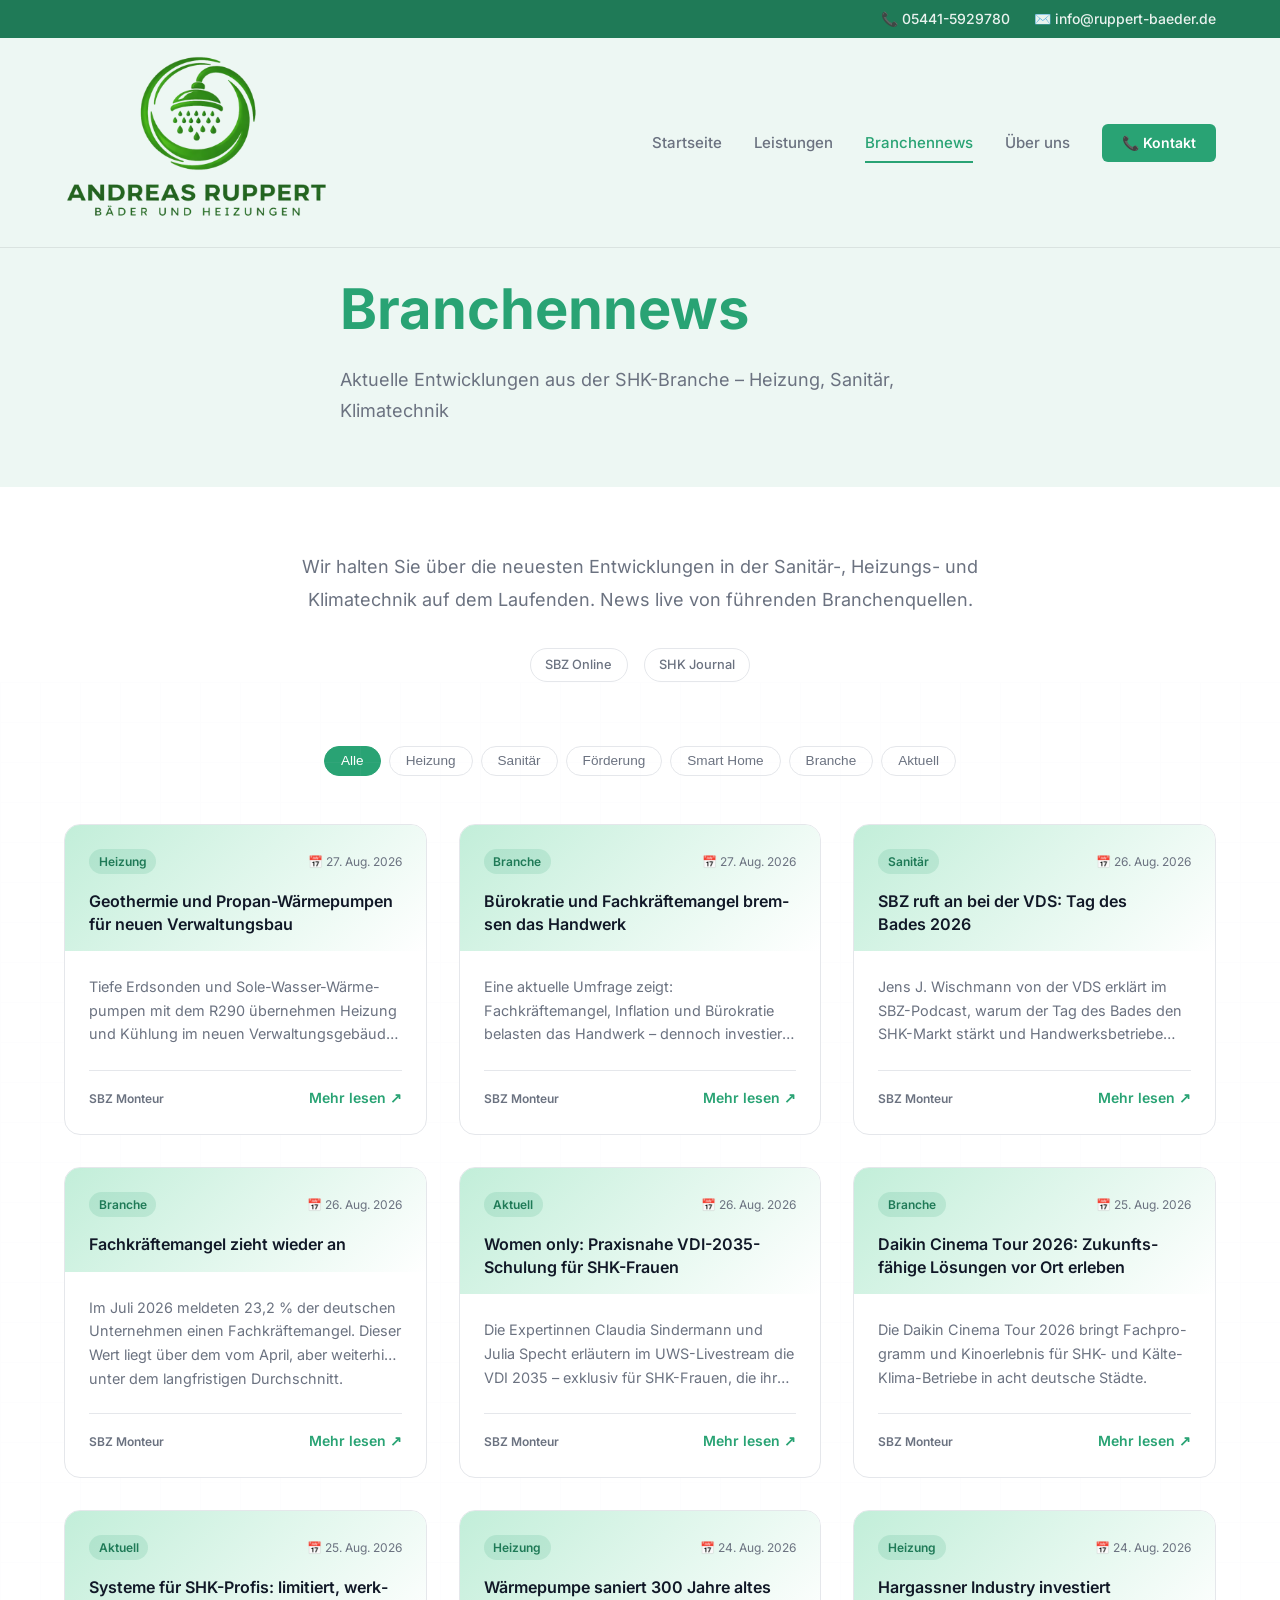
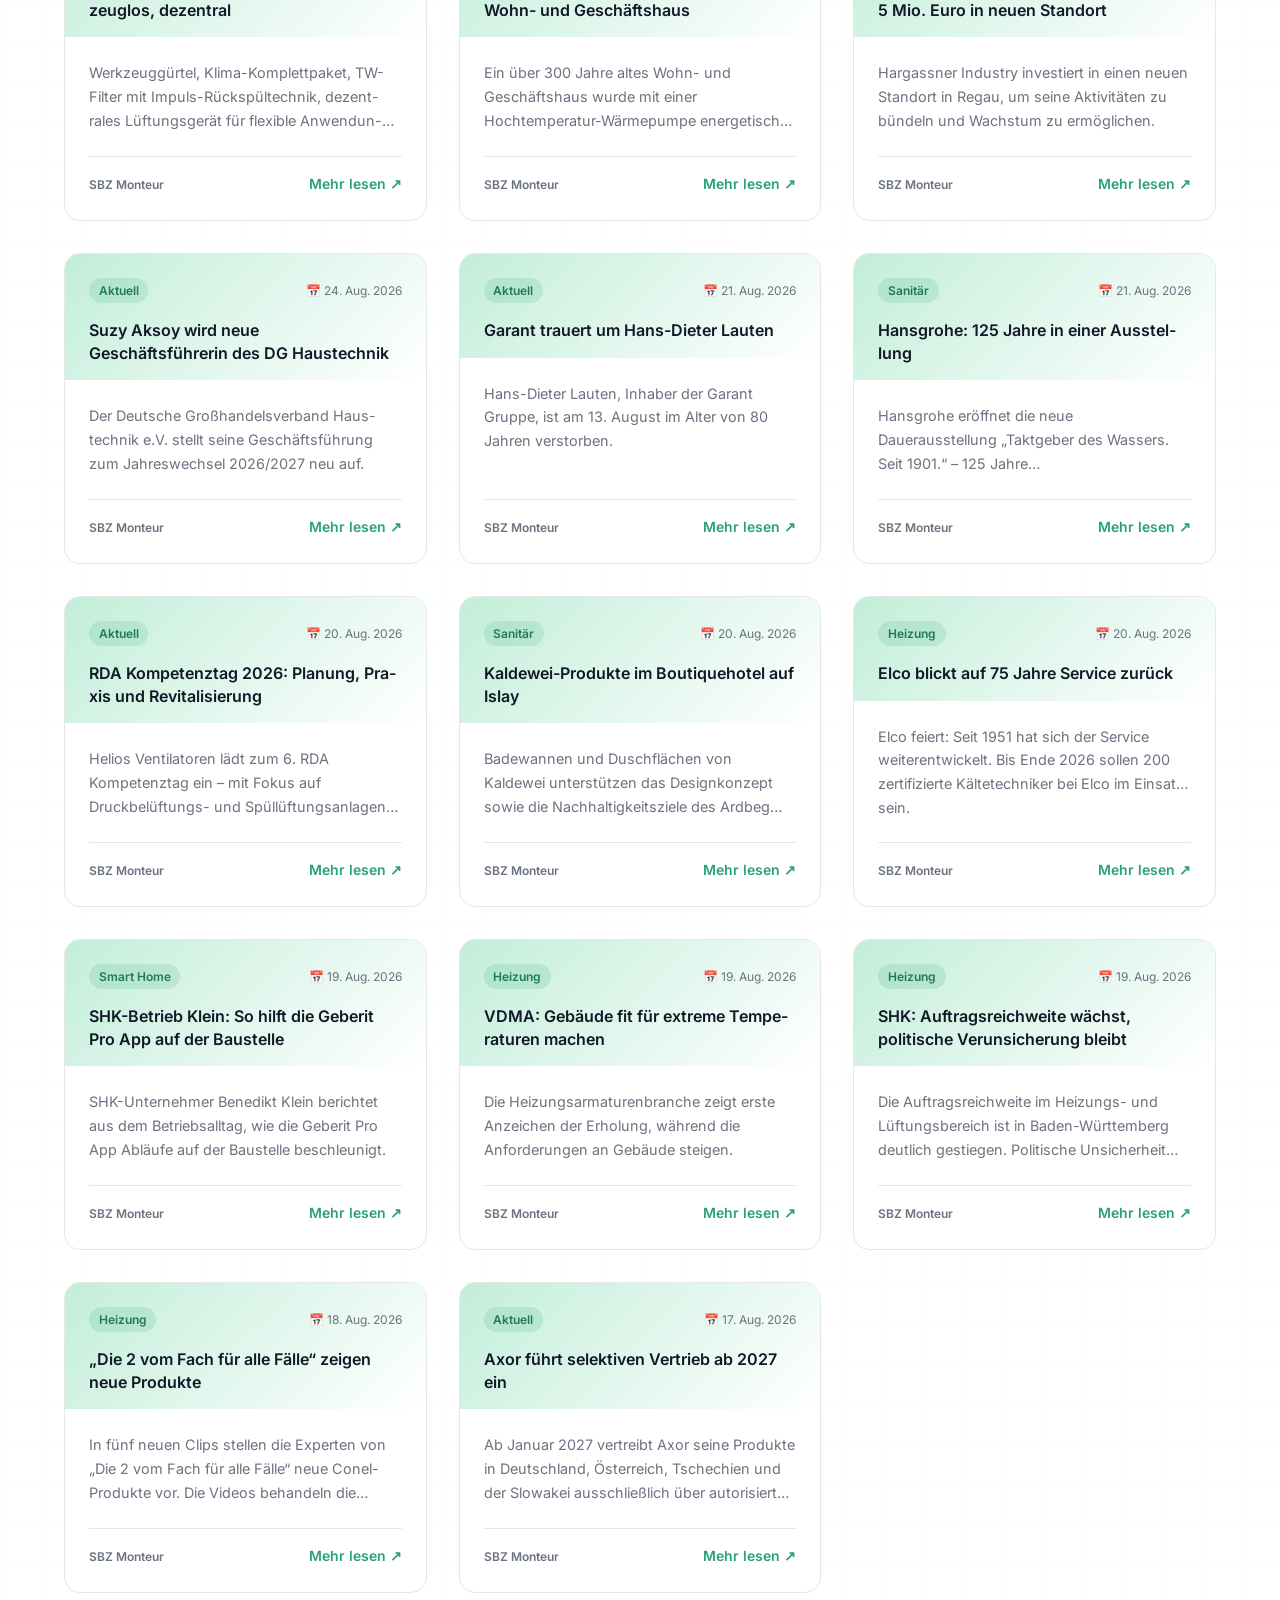
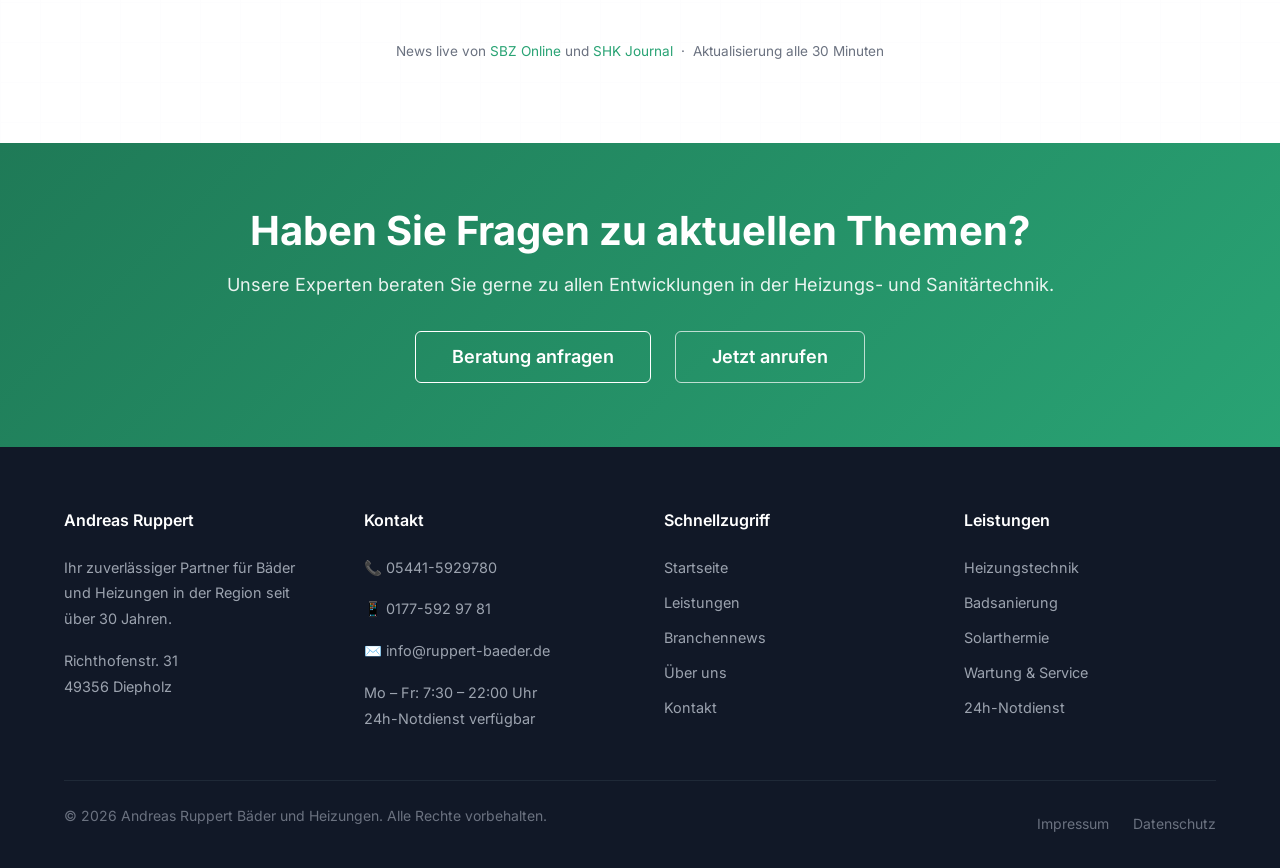
==== commit e9b7a1d7: "Fix RSS TLS verification, add SEO/a11y/perf enhancements - Restore certificate verification in gener" ====
--- a/branchennews.html
+++ b/branchennews.html
@@ -5,8 +5,22 @@
     <meta name="viewport" content="width=device-width, initial-scale=1.0">
     <link rel="icon" type="image/png" href="favicon.png">
     <link rel="shortcut icon" href="favicon.png">
+    <link rel="canonical" href="https://www.ruppert-baeder.de/branchennews.html">
+    <link rel="preload" as="font" type="font/woff2" href="fonts/inter.woff2" crossorigin>
     <meta name="description" content="Aktuelle Nachrichten aus der SHK-Branche – Heizung, Sanitär, Klimatechnik von SBZ Online und SHK Journal">
     <title>Branchennews | Andreas Ruppert Bäder und Heizungen</title>
+    <!-- Open Graph -->
+    <meta property="og:type"        content="website">
+    <meta property="og:site_name"   content="Andreas Ruppert Bäder und Heizungen">
+    <meta property="og:url"         content="https://www.ruppert-baeder.de/branchennews.html">
+    <meta property="og:title"       content="Branchennews | Andreas Ruppert Bäder und Heizungen">
+    <meta property="og:description" content="Aktuelle Nachrichten aus der SHK-Branche – Heizung, Sanitär, Klimatechnik. Täglich aktualisiert von SBZ Online und SHK Journal.">
+    <meta property="og:image"       content="https://www.ruppert-baeder.de/images/Logo.png">
+    <!-- Twitter Card -->
+    <meta name="twitter:card"        content="summary">
+    <meta name="twitter:title"       content="Branchennews | Andreas Ruppert Bäder und Heizungen">
+    <meta name="twitter:description" content="Aktuelle Nachrichten aus der SHK-Branche – Heizung, Sanitär, Klimatechnik. Täglich aktualisiert von SBZ Online und SHK Journal.">
+    <meta name="twitter:image"       content="https://www.ruppert-baeder.de/images/Logo.png">
 
 
 <link rel="stylesheet" href="css/styles.css">
@@ -311,16 +325,6 @@
         const filtersEl = document.getElementById('newsFilters');
         const footerNote = document.getElementById('newsFooterNote');
         let allArticles = [];
-
-        function detectCategory(text) {
-            const t = (text || '').toLowerCase();
-            if (/heizung|wärme|heizkessel|wärmepumpe|fernwärme|gasheizung|ölheizung|pellet|biomasse/.test(t)) return 'Heizung';
-            if (/sanitär|bad|badezimmer|dusche|wanne|wc|toilette|waschtisch|wasserhahn|rohr|abwasser/.test(t)) return 'Sanitär';
-            if (/förderung|bafa|kfw|zuschuss|subvention|bundesförderung/.test(t)) return 'Förderung';
-            if (/smart.?home|automation|digital|steuerung|sensor/.test(t)) return 'Smart Home';
-            if (/verband|hwk|zvshk|innung|messe|politik|gesetz|norm|din/.test(t)) return 'Branche';
-            return 'Aktuell';
-        }
 
         function formatDate(dateStr) {
             const d = new Date((dateStr || '').replace(' ', 'T'));
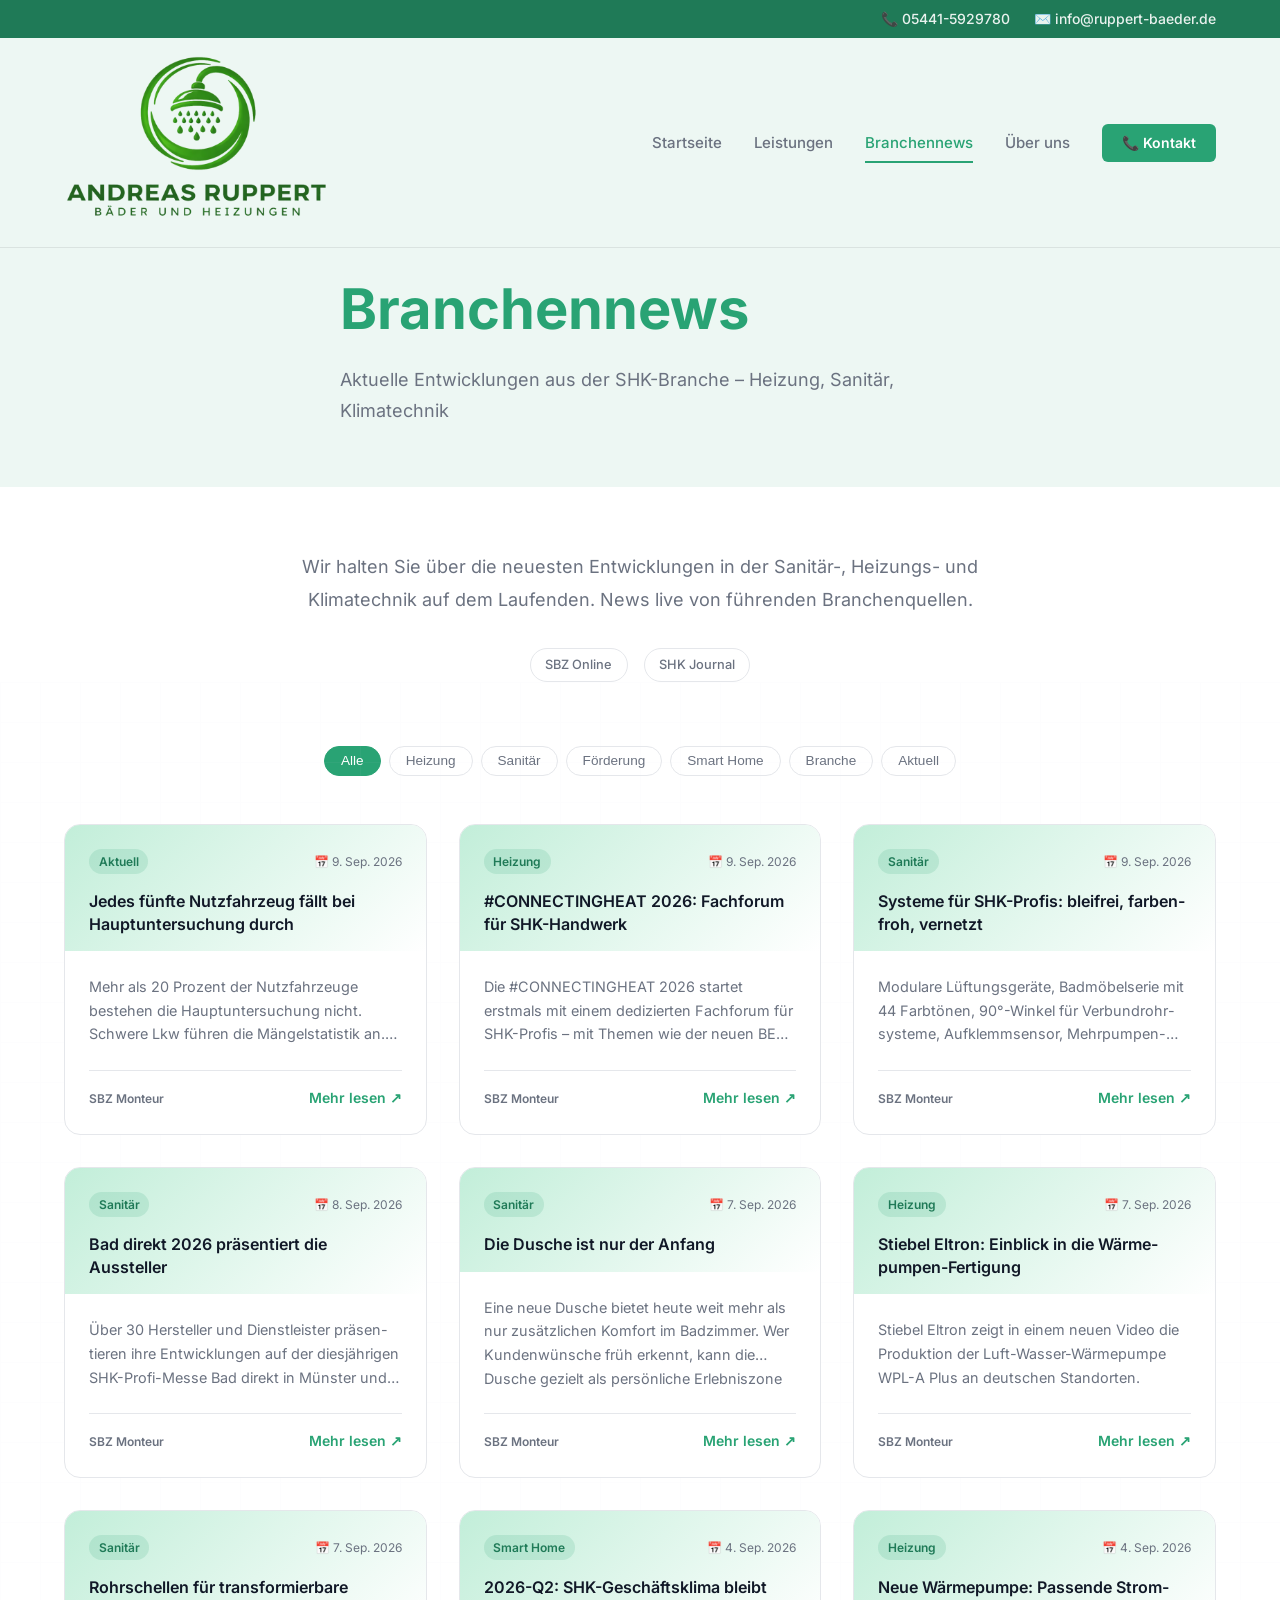
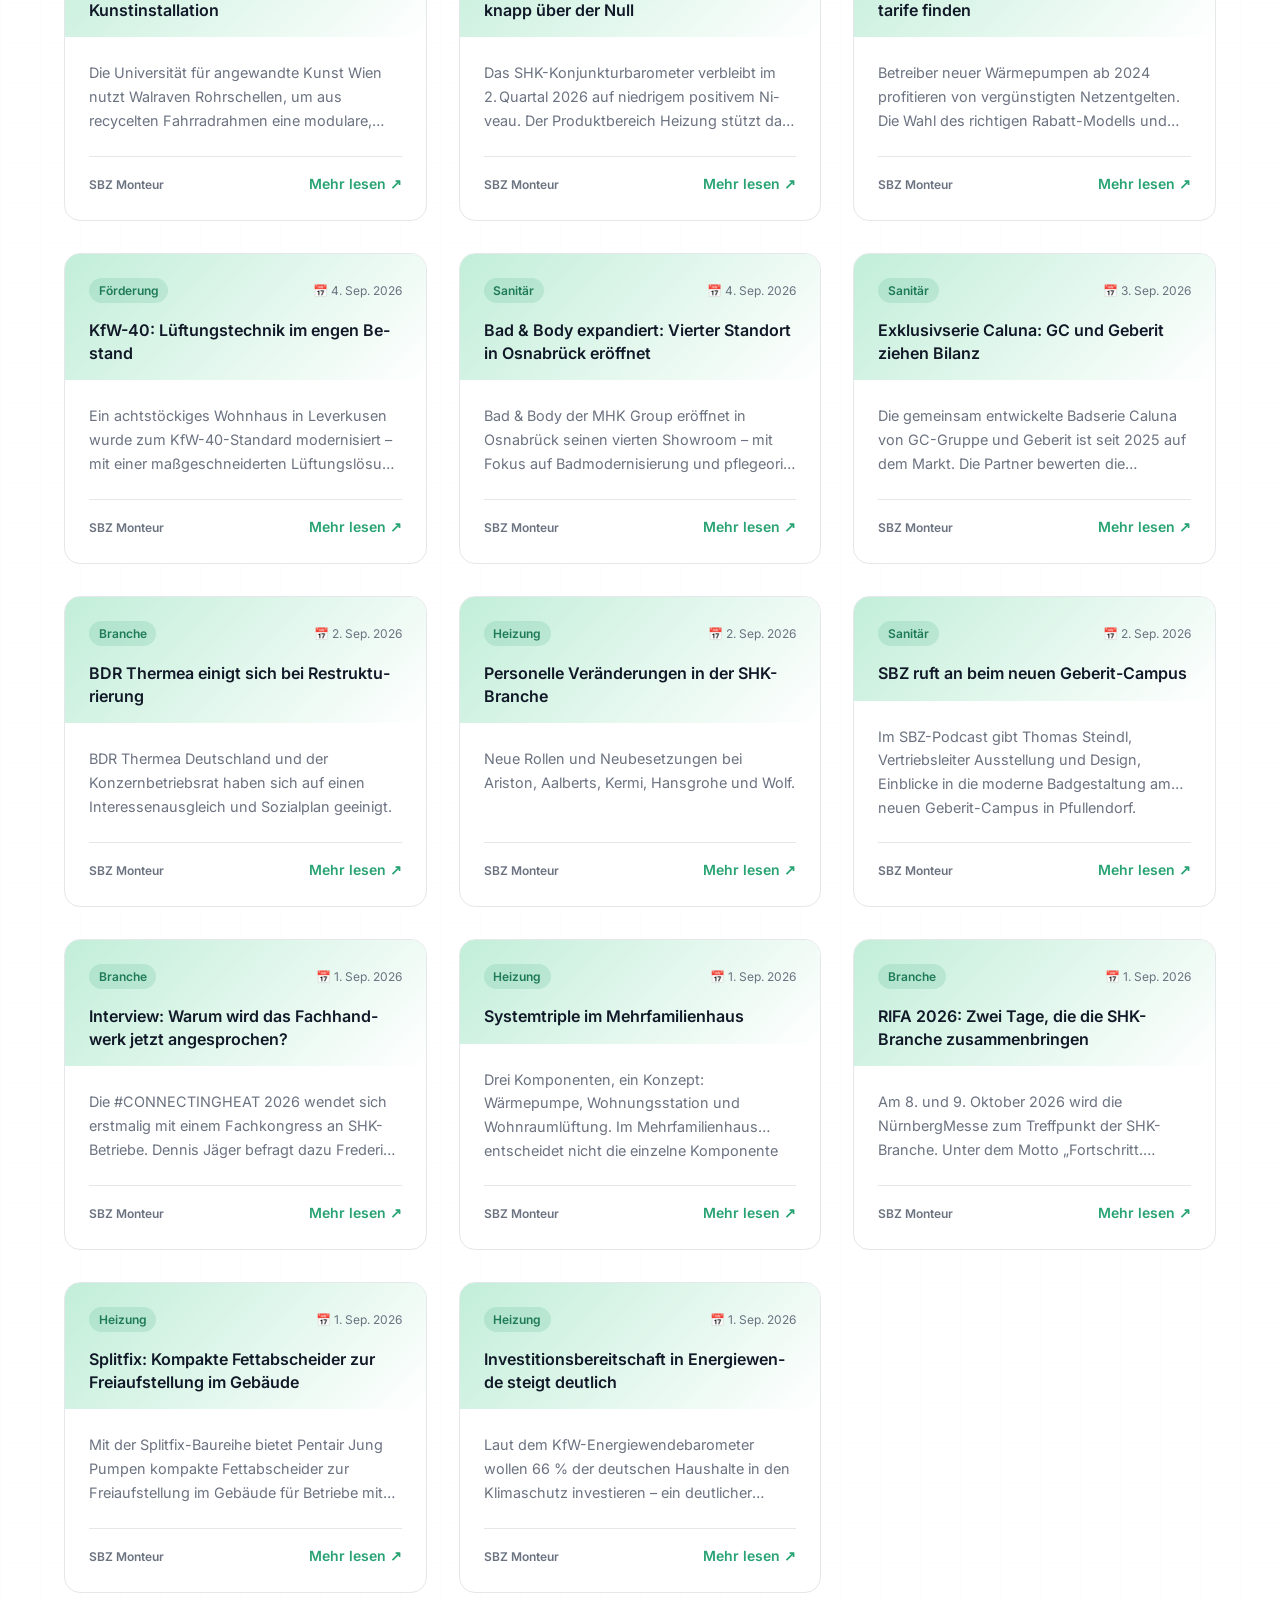
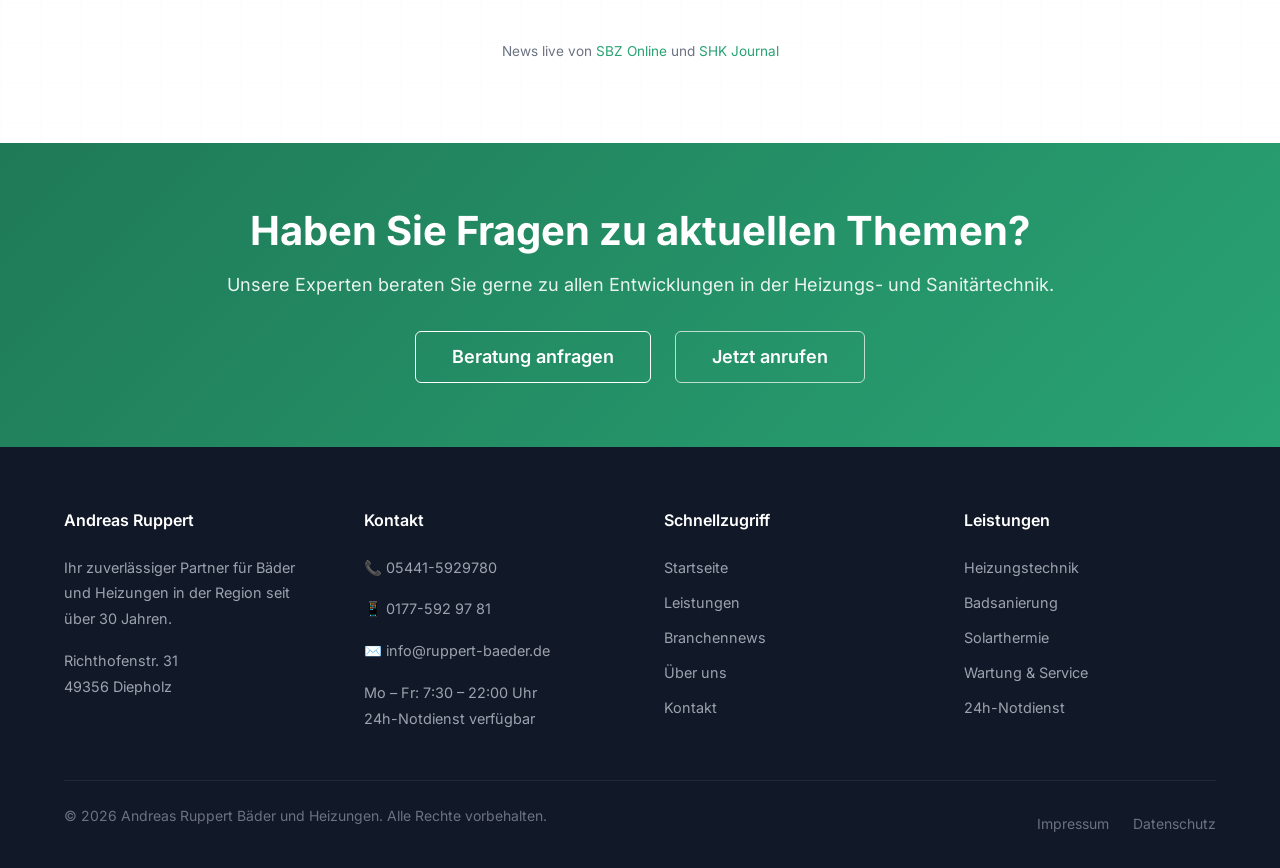
==== commit 3bc8c894: "Fix stale SHK Journal RSS URL, reduce news cron to daily - Old feed URL (news/rss.xml) returns 404; " ====
--- a/branchennews.html
+++ b/branchennews.html
@@ -251,7 +251,7 @@
             </div>
 
             <div class="news-footer-note" id="newsFooterNote" style="display:none;">
-                <p>News live von <a href="https://www.sbz-online.de" target="_blank" rel="noopener noreferrer">SBZ Online</a> und <a href="https://www.shk-journal.de" target="_blank" rel="noopener noreferrer">SHK Journal</a> &nbsp;·&nbsp; Aktualisierung alle 30 Minuten</p>
+                <p>News live von <a href="https://www.sbz-online.de" target="_blank" rel="noopener noreferrer">SBZ Online</a> und <a href="https://www.shk-journal.de" target="_blank" rel="noopener noreferrer">SHK Journal</a></p>
             </div>
         </div>
     </section>
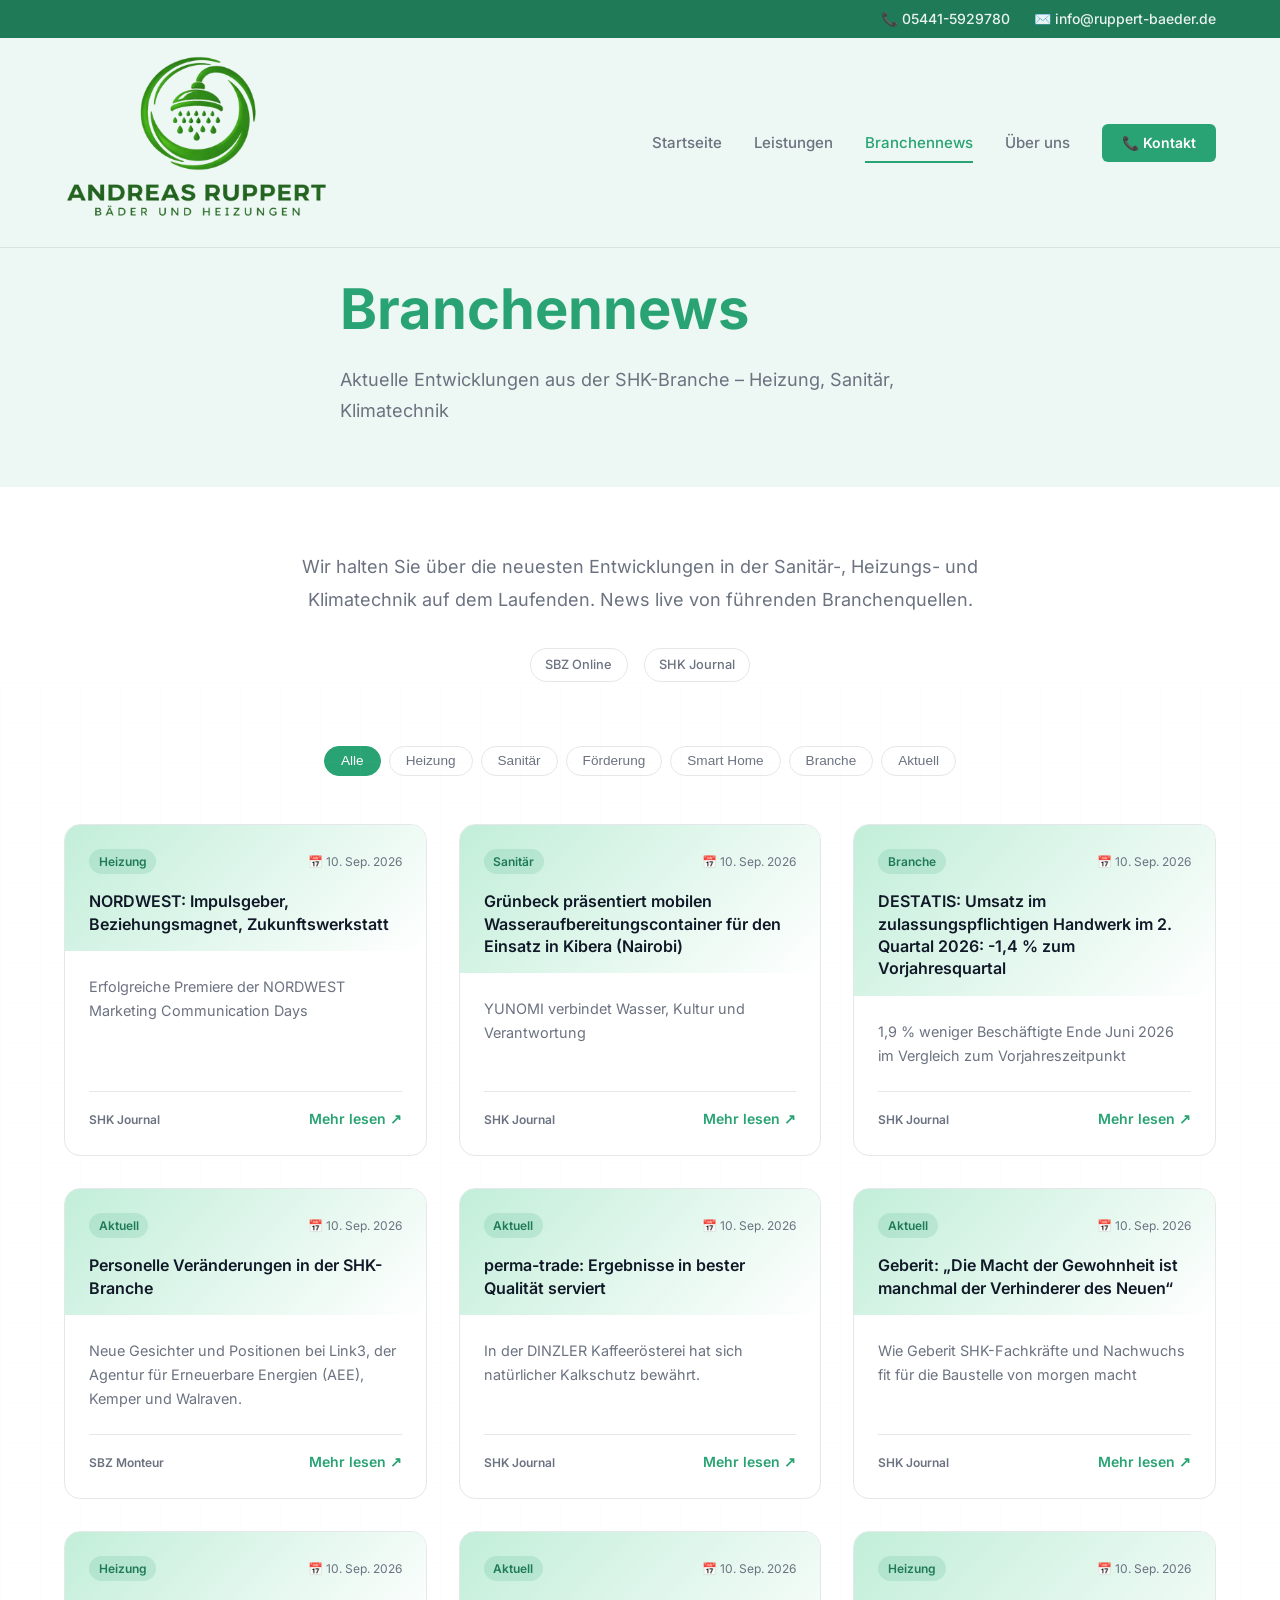
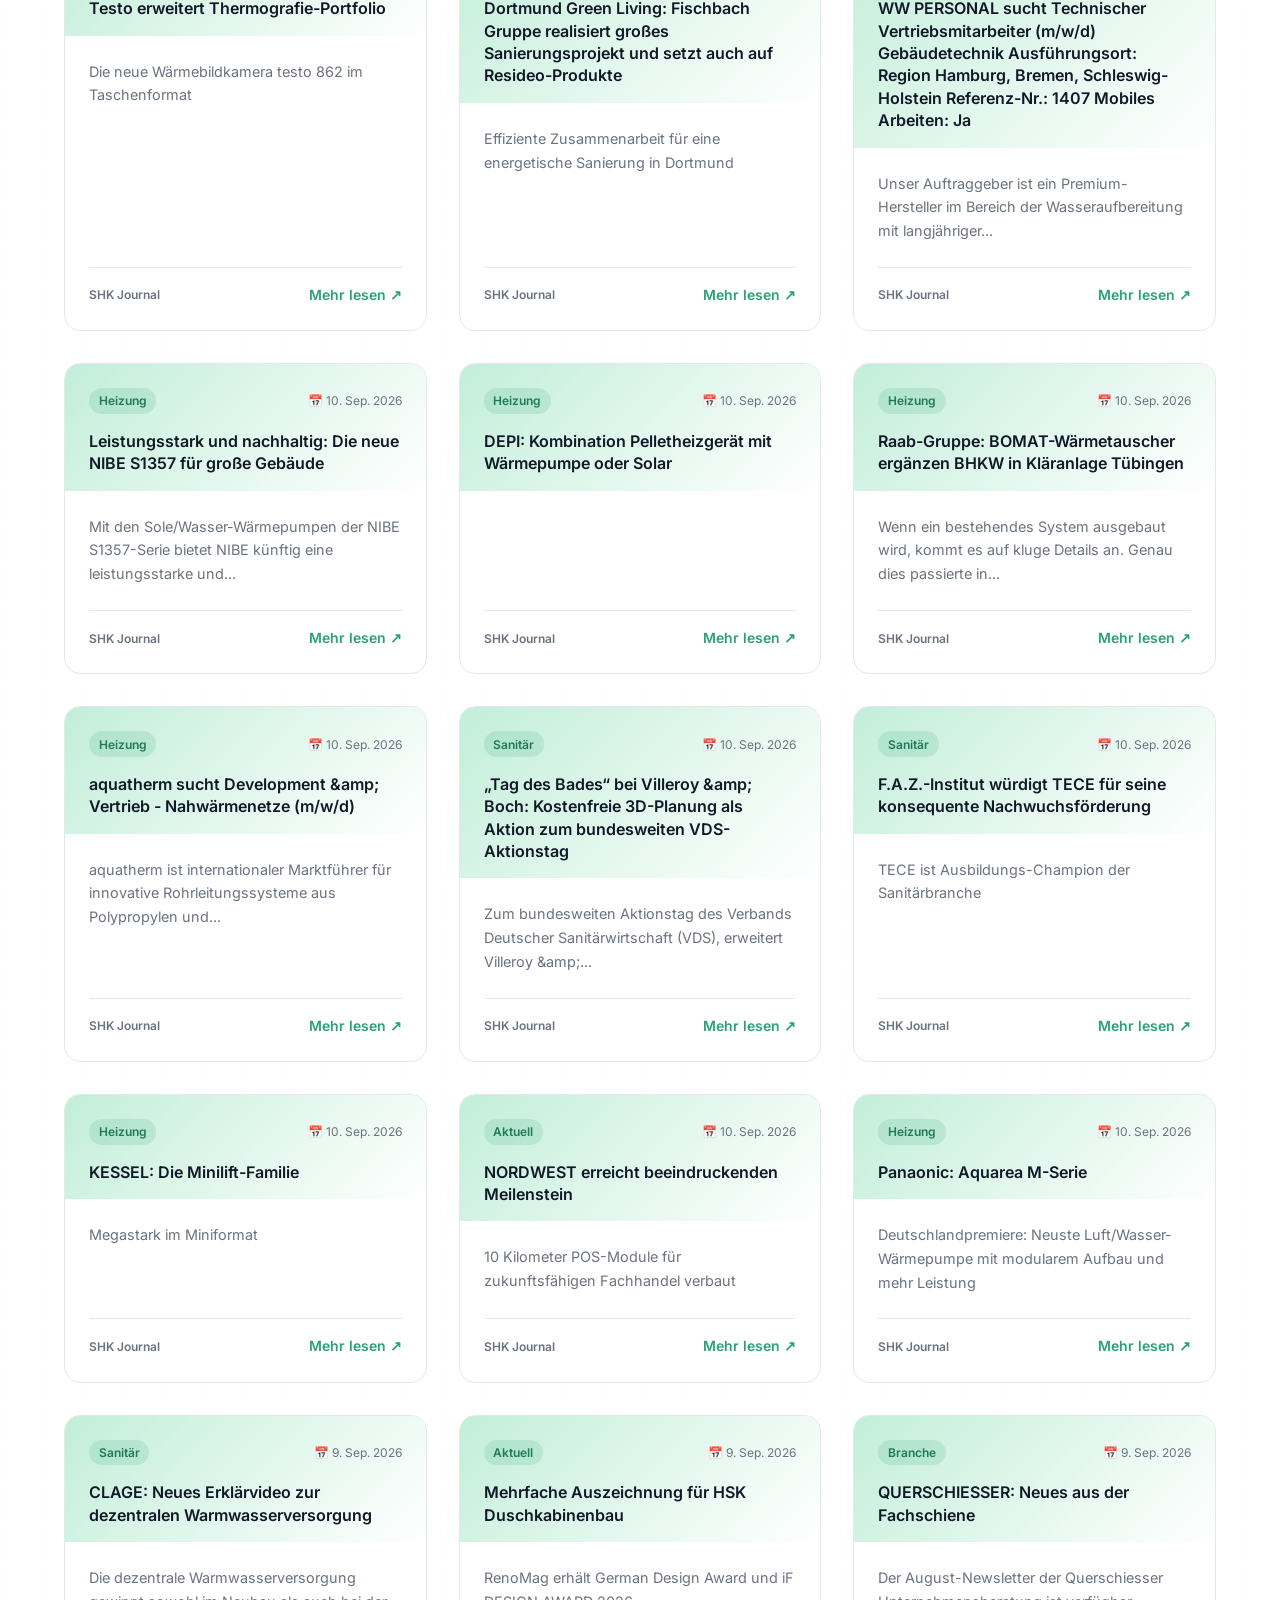
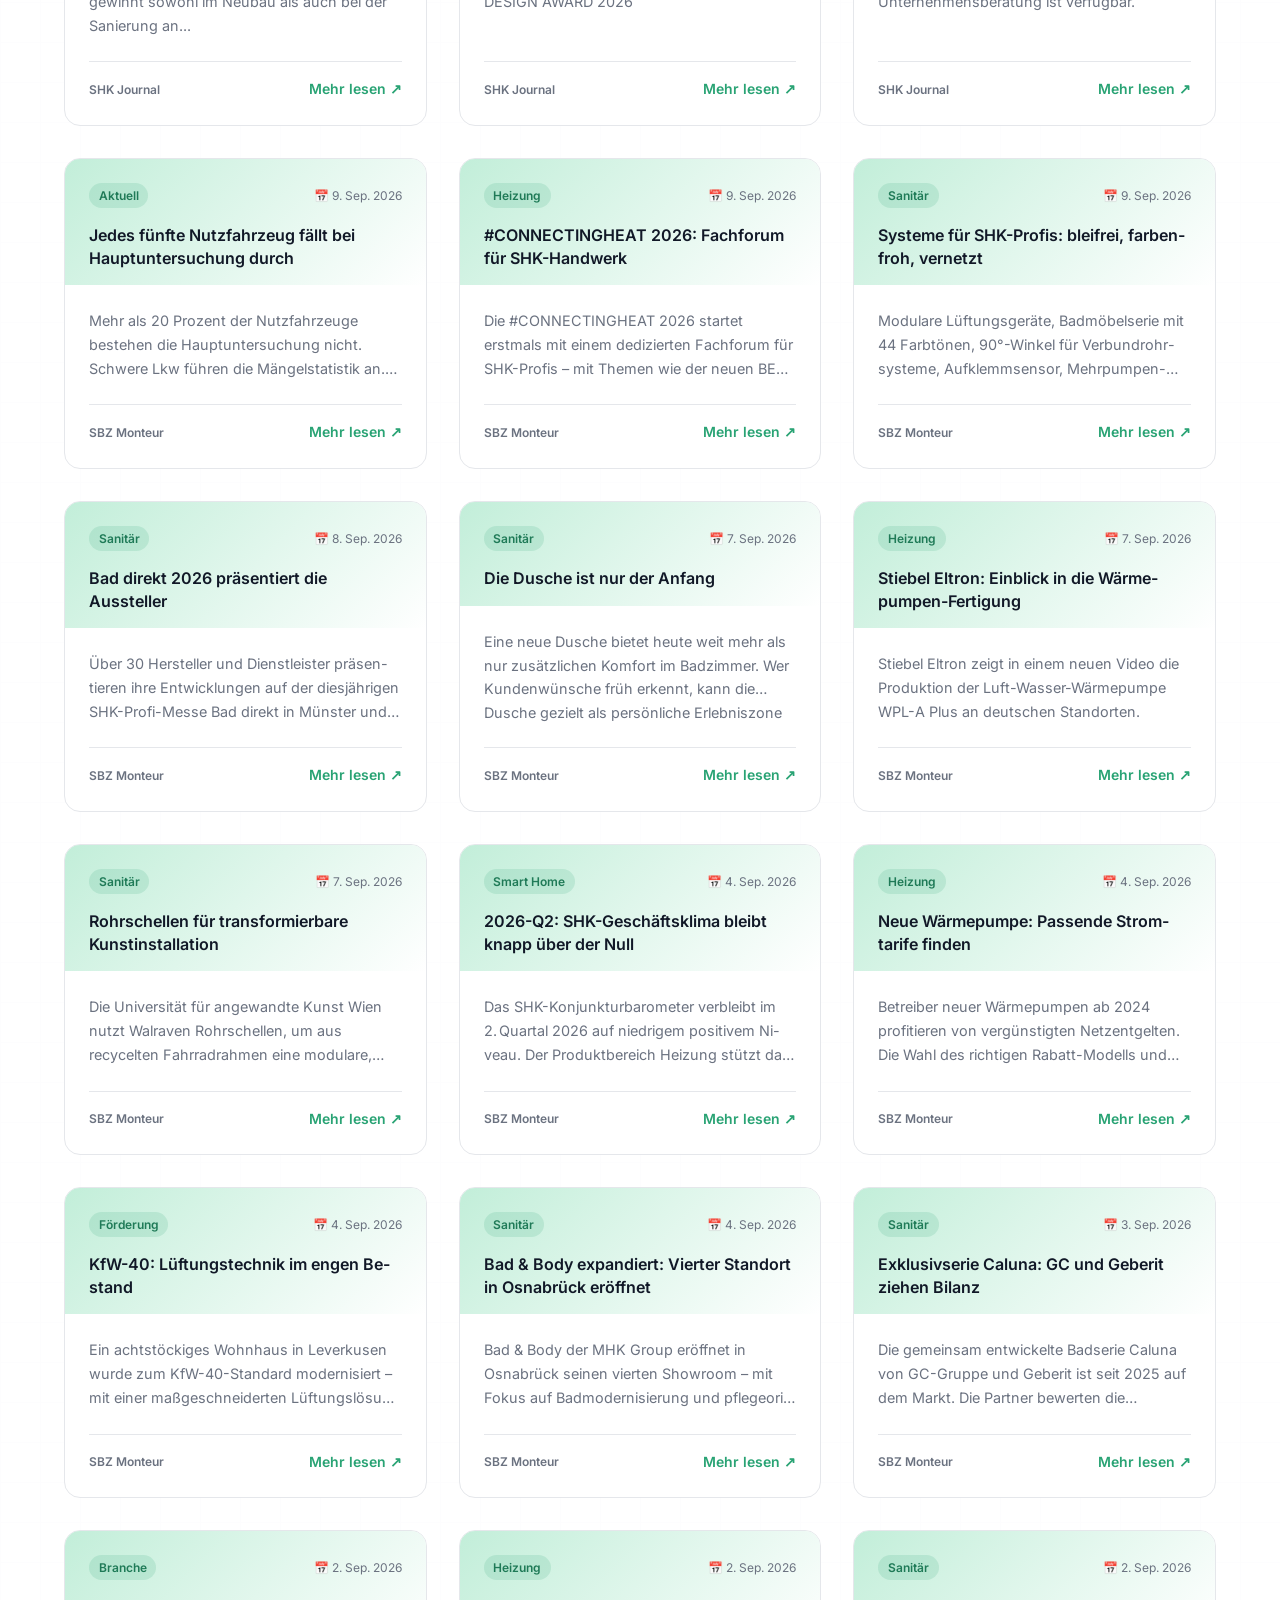
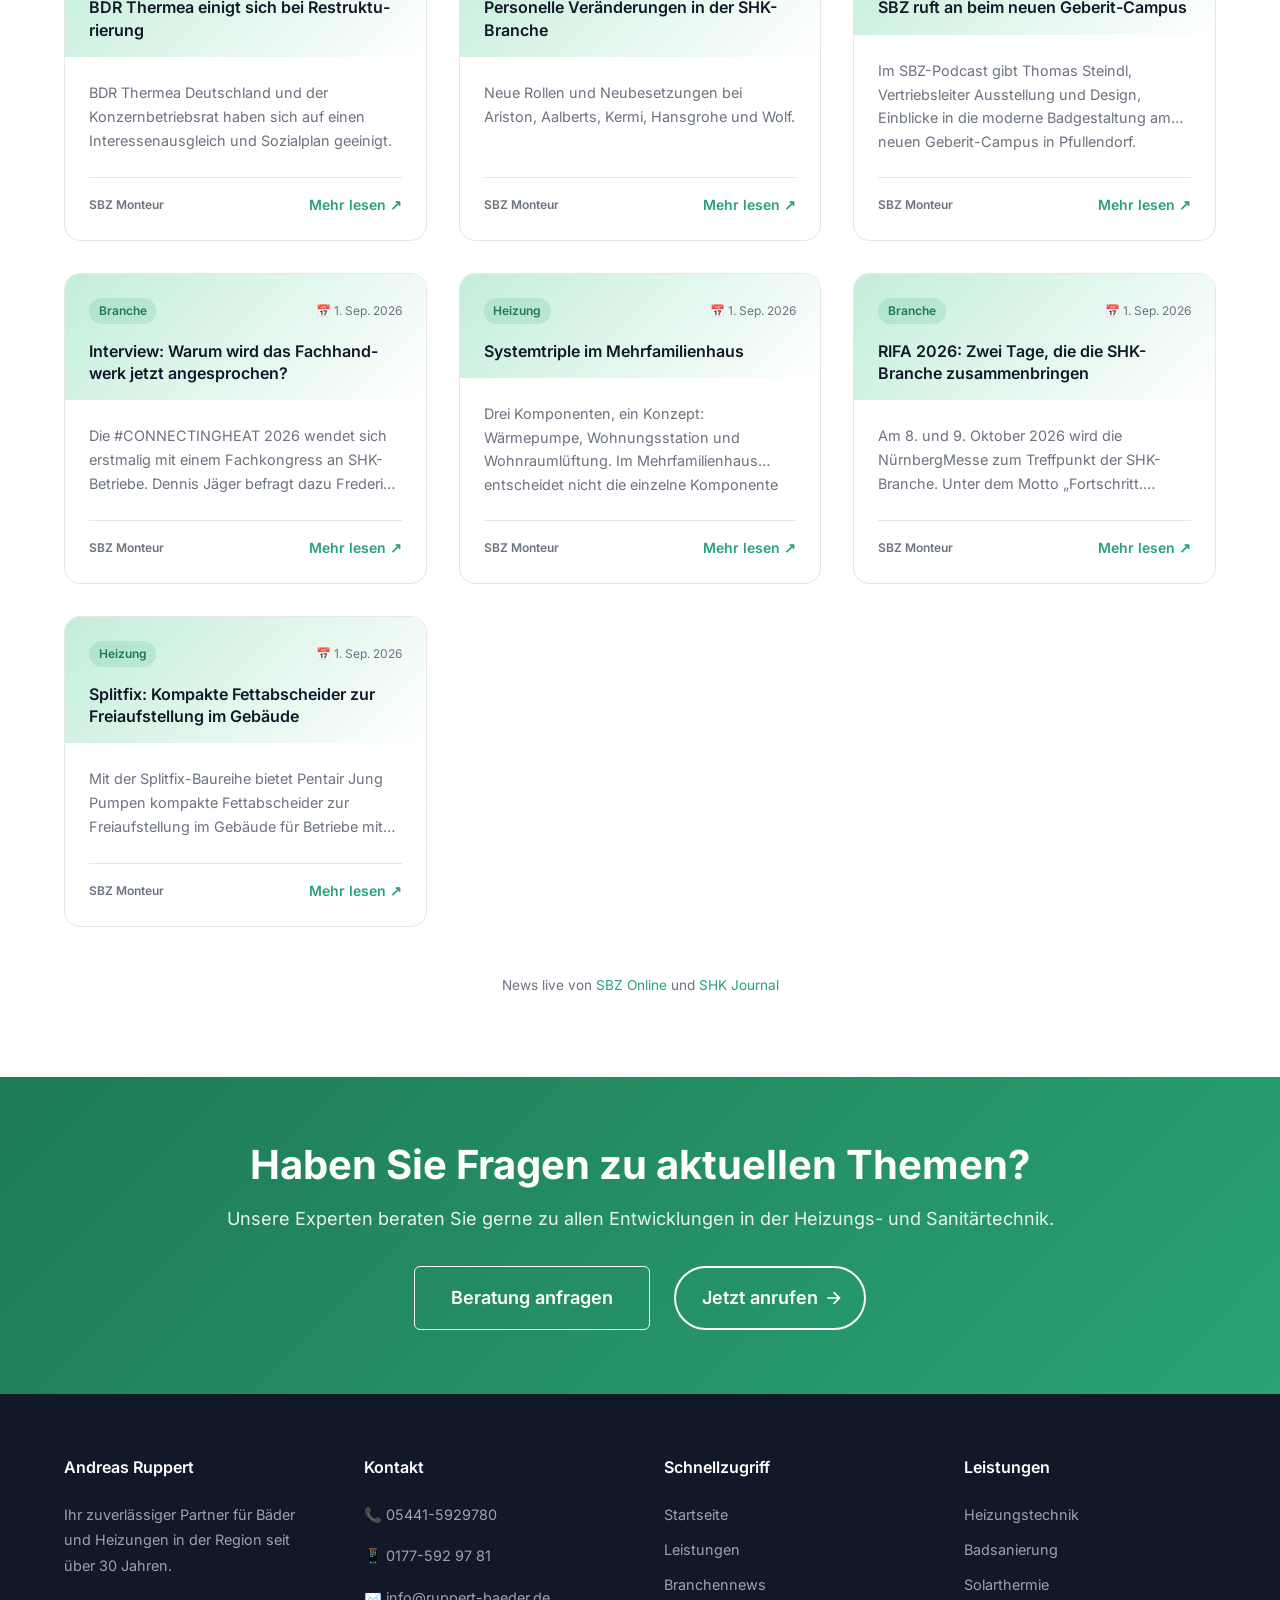
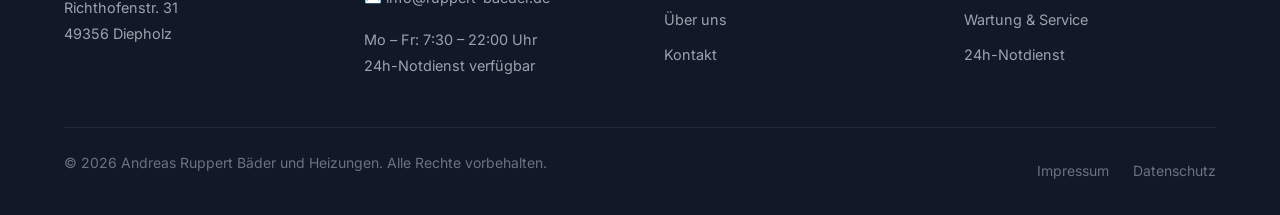
==== commit 0d2d6a8a: "Add uiverse.io-inspired UI components (animated buttons, radar loader, styled checkbox, floating inp" ====
--- a/branchennews.html
+++ b/branchennews.html
@@ -25,100 +25,73 @@
 
 <link rel="stylesheet" href="css/styles.css">
     <style>
-        /* Ladebalken – Page Flip */
+        /* Ladeanzeige – Radar (nach uiverse.io/mrhyddenn, Farben an --primary angepasst) */
         .news-loader-wrap {
             display: flex;
             flex-direction: column;
             align-items: center;
             justify-content: center;
+            gap: var(--space-md);
             padding: var(--space-2xl) 0 var(--space-xl);
         }
         .loader {
-            --background: linear-gradient(135deg, #29a374, #1f7a57);
-            --shadow: rgba(41, 163, 116, 0.3);
-            --text: #6c7486;
-            --page: rgba(255, 255, 255, 0.38);
-            --page-fold: rgba(255, 255, 255, 0.55);
-            --duration: 3s;
-            width: 200px;
-            height: 140px;
             position: relative;
-        }
-        .loader:before, .loader:after {
-            --r: -6deg;
-            content: "";
+            width: 96px;
+            height: 96px;
+            background: transparent;
+            border-radius: 50%;
+            box-shadow: 12px 12px 40px rgba(0, 0, 0, 0.12);
+            border: 1px solid var(--primary-light);
+            display: flex;
+            align-items: center;
+            justify-content: center;
+            overflow: hidden;
+        }
+        .loader::before {
+            content: '';
             position: absolute;
-            bottom: 8px;
-            width: 120px;
-            top: 80%;
-            box-shadow: 0 16px 12px var(--shadow);
-            transform: rotate(var(--r));
-        }
-        .loader:before { left: 4px; }
-        .loader:after { --r: 6deg; right: 4px; }
-        .loader div {
+            inset: 14px;
+            border: 1px dashed var(--primary-light);
+            border-radius: 50%;
+        }
+        .loader::after {
+            content: '';
+            position: absolute;
+            width: 32px;
+            height: 32px;
+            border-radius: 50%;
+            border: 1px dashed var(--primary-light);
+        }
+        .loader span {
+            position: absolute;
+            top: 50%;
+            left: 50%;
+            width: 50%;
+            height: 100%;
+            background: transparent;
+            transform-origin: top left;
+            animation: radar-sweep 2s linear infinite;
+            border-top: 1px dashed var(--primary);
+        }
+        .loader span::before {
+            content: '';
+            position: absolute;
+            top: 0;
+            left: 0;
             width: 100%;
             height: 100%;
-            border-radius: 13px;
-            position: relative;
-            z-index: 1;
-            perspective: 600px;
-            box-shadow: 0 4px 6px var(--shadow);
-            background-image: var(--background);
-        }
-        .loader div ul {
-            margin: 0; padding: 0; list-style: none; position: relative;
-        }
-        .loader div ul li {
-            --r: 180deg;
-            --o: 0;
-            --c: var(--page);
-            position: absolute;
-            top: 10px; left: 10px;
-            transform-origin: 100% 50%;
-            color: var(--c);
-            opacity: var(--o);
-            transform: rotateY(var(--r));
-            animation: var(--duration) ease infinite;
-        }
-        .loader div ul li:nth-child(2) { --c: var(--page-fold); animation-name: page-2; }
-        .loader div ul li:nth-child(3) { --c: var(--page-fold); animation-name: page-3; }
-        .loader div ul li:nth-child(4) { --c: var(--page-fold); animation-name: page-4; }
-        .loader div ul li:nth-child(5) { --c: var(--page-fold); animation-name: page-5; }
-        .loader div ul li svg { width: 90px; height: 120px; display: block; }
-        .loader div ul li:first-child { --r: 0deg; --o: 1; }
-        .loader div ul li:last-child  { --o: 1; }
-        .loader span {
-            display: block;
-            left: 0; right: 0; top: 100%;
-            margin-top: 20px;
-            text-align: center;
-            color: var(--text);
+            background: var(--primary);
+            transform-origin: top left;
+            transform: rotate(-55deg);
+            filter: blur(18px) drop-shadow(12px 12px 12px var(--primary));
+        }
+        .news-loader-wrap .loader-label {
+            color: var(--text-light);
             font-size: 0.9rem;
         }
-        @keyframes page-2 {
-            0%        { transform: rotateY(180deg); opacity: 0; }
-            20%       { opacity: 1; }
-            35%, 100% { opacity: 0; }
-            50%, 100% { transform: rotateY(0deg); }
-        }
-        @keyframes page-3 {
-            15%       { transform: rotateY(180deg); opacity: 0; }
-            35%       { opacity: 1; }
-            50%, 100% { opacity: 0; }
-            65%, 100% { transform: rotateY(0deg); }
-        }
-        @keyframes page-4 {
-            30%       { transform: rotateY(180deg); opacity: 0; }
-            50%       { opacity: 1; }
-            65%, 100% { opacity: 0; }
-            80%, 100% { transform: rotateY(0deg); }
-        }
-        @keyframes page-5 {
-            45%       { transform: rotateY(180deg); opacity: 0; }
-            65%       { opacity: 1; }
-            80%, 100% { opacity: 0; }
-            95%, 100% { transform: rotateY(0deg); }
+        @keyframes radar-sweep {
+            0%   { transform: rotate(0deg); }
+            100% { transform: rotate(360deg); }
         }
 
         /* Error State */
@@ -229,21 +202,10 @@
                 <button class="filter-btn" data-filter="Aktuell">Aktuell</button>
             </div>
 
-            <!-- Ladebalken -->
+            <!-- Ladeanzeige -->
             <div class="news-loader-wrap" id="newsLoader">
-                <div class="loader">
-                    <div>
-                        <ul>
-                            <li><svg fill="currentColor" viewBox="0 0 90 120"><path d="M90,0 L90,120 L11,120 C4.92486775,120 0,115.075132 0,109 L0,11 C0,4.92486775 4.92486775,0 11,0 L90,0 Z M71.5,81 L18.5,81 C17.1192881,81 16,82.1192881 16,83.5 C16,84.8254834 17.0315359,85.9100387 18.3356243,85.9946823 L18.5,86 L71.5,86 C72.8807119,86 74,84.8807119 74,83.5 C74,82.1745166 72.9684641,81.0899613 71.6643757,81.0053177 L71.5,81 Z M71.5,57 L18.5,57 C17.1192881,57 16,58.1192881 16,59.5 C16,60.8254834 17.0315359,61.9100387 18.3356243,61.9946823 L18.5,62 L71.5,62 C72.8807119,62 74,60.8807119 74,59.5 C74,58.1192881 72.8807119,57 71.5,57 Z M71.5,33 L18.5,33 C17.1192881,33 16,34.1192881 16,35.5 C16,36.8254834 17.0315359,37.9100387 18.3356243,37.9946823 L18.5,38 L71.5,38 C72.8807119,38 74,36.8807119 74,35.5 C74,34.1192881 72.8807119,33 71.5,33 Z"></path></svg></li>
-                            <li><svg fill="currentColor" viewBox="0 0 90 120"><path d="M90,0 L90,120 L11,120 C4.92486775,120 0,115.075132 0,109 L0,11 C0,4.92486775 4.92486775,0 11,0 L90,0 Z M71.5,81 L18.5,81 C17.1192881,81 16,82.1192881 16,83.5 C16,84.8254834 17.0315359,85.9100387 18.3356243,85.9946823 L18.5,86 L71.5,86 C72.8807119,86 74,84.8807119 74,83.5 C74,82.1745166 72.9684641,81.0899613 71.6643757,81.0053177 L71.5,81 Z M71.5,57 L18.5,57 C17.1192881,57 16,58.1192881 16,59.5 C16,60.8254834 17.0315359,61.9100387 18.3356243,61.9946823 L18.5,62 L71.5,62 C72.8807119,62 74,60.8807119 74,59.5 C74,58.1192881 72.8807119,57 71.5,57 Z M71.5,33 L18.5,33 C17.1192881,33 16,34.1192881 16,35.5 C16,36.8254834 17.0315359,37.9100387 18.3356243,37.9946823 L18.5,38 L71.5,38 C72.8807119,38 74,36.8807119 74,35.5 C74,34.1192881 72.8807119,33 71.5,33 Z"></path></svg></li>
-                            <li><svg fill="currentColor" viewBox="0 0 90 120"><path d="M90,0 L90,120 L11,120 C4.92486775,120 0,115.075132 0,109 L0,11 C0,4.92486775 4.92486775,0 11,0 L90,0 Z M71.5,81 L18.5,81 C17.1192881,81 16,82.1192881 16,83.5 C16,84.8254834 17.0315359,85.9100387 18.3356243,85.9946823 L18.5,86 L71.5,86 C72.8807119,86 74,84.8807119 74,83.5 C74,82.1745166 72.9684641,81.0899613 71.6643757,81.0053177 L71.5,81 Z M71.5,57 L18.5,57 C17.1192881,57 16,58.1192881 16,59.5 C16,60.8254834 17.0315359,61.9100387 18.3356243,61.9946823 L18.5,62 L71.5,62 C72.8807119,62 74,60.8807119 74,59.5 C74,58.1192881 72.8807119,57 71.5,57 Z M71.5,33 L18.5,33 C17.1192881,33 16,34.1192881 16,35.5 C16,36.8254834 17.0315359,37.9100387 18.3356243,37.9946823 L18.5,38 L71.5,38 C72.8807119,38 74,36.8807119 74,35.5 C74,34.1192881 72.8807119,33 71.5,33 Z"></path></svg></li>
-                            <li><svg fill="currentColor" viewBox="0 0 90 120"><path d="M90,0 L90,120 L11,120 C4.92486775,120 0,115.075132 0,109 L0,11 C0,4.92486775 4.92486775,0 11,0 L90,0 Z M71.5,81 L18.5,81 C17.1192881,81 16,82.1192881 16,83.5 C16,84.8254834 17.0315359,85.9100387 18.3356243,85.9946823 L18.5,86 L71.5,86 C72.8807119,86 74,84.8807119 74,83.5 C74,82.1745166 72.9684641,81.0899613 71.6643757,81.0053177 L71.5,81 Z M71.5,57 L18.5,57 C17.1192881,57 16,58.1192881 16,59.5 C16,60.8254834 17.0315359,61.9100387 18.3356243,61.9946823 L18.5,62 L71.5,62 C72.8807119,62 74,60.8807119 74,59.5 C74,58.1192881 72.8807119,57 71.5,57 Z M71.5,33 L18.5,33 C17.1192881,33 16,34.1192881 16,35.5 C16,36.8254834 17.0315359,37.9100387 18.3356243,37.9946823 L18.5,38 L71.5,38 C72.8807119,38 74,36.8807119 74,35.5 C74,34.1192881 72.8807119,33 71.5,33 Z"></path></svg></li>
-                            <li><svg fill="currentColor" viewBox="0 0 90 120"><path d="M90,0 L90,120 L11,120 C4.92486775,120 0,115.075132 0,109 L0,11 C0,4.92486775 4.92486775,0 11,0 L90,0 Z M71.5,81 L18.5,81 C17.1192881,81 16,82.1192881 16,83.5 C16,84.8254834 17.0315359,85.9100387 18.3356243,85.9946823 L18.5,86 L71.5,86 C72.8807119,86 74,84.8807119 74,83.5 C74,82.1745166 72.9684641,81.0899613 71.6643757,81.0053177 L71.5,81 Z M71.5,57 L18.5,57 C17.1192881,57 16,58.1192881 16,59.5 C16,60.8254834 17.0315359,61.9100387 18.3356243,61.9946823 L18.5,62 L71.5,62 C72.8807119,62 74,60.8807119 74,59.5 C74,58.1192881 72.8807119,57 71.5,57 Z M71.5,33 L18.5,33 C17.1192881,33 16,34.1192881 16,35.5 C16,36.8254834 17.0315359,37.9100387 18.3356243,37.9946823 L18.5,38 L71.5,38 C72.8807119,38 74,36.8807119 74,35.5 C74,34.1192881 72.8807119,33 71.5,33 Z"></path></svg></li>
-                            <li><svg fill="currentColor" viewBox="0 0 90 120"><path d="M90,0 L90,120 L11,120 C4.92486775,120 0,115.075132 0,109 L0,11 C0,4.92486775 4.92486775,0 11,0 L90,0 Z M71.5,81 L18.5,81 C17.1192881,81 16,82.1192881 16,83.5 C16,84.8254834 17.0315359,85.9100387 18.3356243,85.9946823 L18.5,86 L71.5,86 C72.8807119,86 74,84.8807119 74,83.5 C74,82.1745166 72.9684641,81.0899613 71.6643757,81.0053177 L71.5,81 Z M71.5,57 L18.5,57 C17.1192881,57 16,58.1192881 16,59.5 C16,60.8254834 17.0315359,61.9100387 18.3356243,61.9946823 L18.5,62 L71.5,62 C72.8807119,62 74,60.8807119 74,59.5 C74,58.1192881 72.8807119,57 71.5,57 Z M71.5,33 L18.5,33 C17.1192881,33 16,34.1192881 16,35.5 C16,36.8254834 17.0315359,37.9100387 18.3356243,37.9946823 L18.5,38 L71.5,38 C72.8807119,38 74,36.8807119 74,35.5 C74,34.1192881 72.8807119,33 71.5,33 Z"></path></svg></li>
-                        </ul>
-                    </div>
-                    <span>Nachrichten werden geladen …</span>
-                </div>
+                <div class="loader"><span></span></div>
+                <span class="loader-label">Nachrichten werden geladen …</span>
             </div>
 
             <!-- News Grid – wird per JS befüllt -->
@@ -263,7 +225,12 @@
             <p>Unsere Experten beraten Sie gerne zu allen Entwicklungen in der Heizungs- und Sanitärtechnik.</p>
             <div class="cta-buttons">
                 <a href="kontakt.html" class="btn btn-white btn-large">Beratung anfragen</a>
-                <a href="tel:054415929780" class="btn btn-secondary btn-large" data-phone="05441-5929780">Jetzt anrufen</a>
+                <a href="tel:054415929780" class="btn-animated" data-phone="05441-5929780">
+                    <svg viewBox="0 0 24 24" class="btn-animated-arr-2" xmlns="http://www.w3.org/2000/svg"><path d="M16.1716 10.9999L10.8076 5.63589L12.2218 4.22168L20 11.9999L12.2218 19.778L10.8076 18.3638L16.1716 12.9999H4V10.9999H16.1716Z"></path></svg>
+                    <span class="btn-animated-text">Jetzt anrufen</span>
+                    <span class="btn-animated-circle"></span>
+                    <svg viewBox="0 0 24 24" class="btn-animated-arr-1" xmlns="http://www.w3.org/2000/svg"><path d="M16.1716 10.9999L10.8076 5.63589L12.2218 4.22168L20 11.9999L12.2218 19.778L10.8076 18.3638L16.1716 12.9999H4V10.9999H16.1716Z"></path></svg>
+                </a>
             </div>
         </div>
     </section>
--- a/css/styles.css
+++ b/css/styles.css
@@ -595,6 +595,70 @@
   font-size: var(--font-size-md);
 }
 
+/* Animierter Pfeil-Button (nach uiverse.io/gharsh11032000/loud-chicken-53), für Akzent-CTAs */
+.btn-animated {
+  --anim-color: #ffffff;
+  --anim-hover-text: var(--primary-dark);
+  position: relative;
+  display: inline-flex;
+  align-items: center;
+  gap: 4px;
+  padding: 1rem 2.25rem;
+  border: 2px solid var(--anim-color);
+  font-family: var(--font-primary), sans-serif;
+  font-size: var(--font-size-md);
+  font-weight: 600;
+  background-color: transparent;
+  border-radius: 999px;
+  color: var(--anim-color);
+  cursor: pointer;
+  overflow: hidden;
+  text-decoration: none;
+  transition: all 0.6s cubic-bezier(0.23, 1, 0.32, 1);
+}
+/* Primary-Variante für helle Hintergründe (Hero, weiße Karten, bg-muted) */
+.btn-animated-primary {
+  --anim-color: var(--primary);
+  --anim-hover-text: #ffffff;
+}
+.btn-animated svg {
+  position: absolute;
+  width: 20px;
+  fill: var(--anim-color);
+  z-index: 9;
+  transition: all 0.8s cubic-bezier(0.23, 1, 0.32, 1);
+}
+.btn-animated .btn-animated-arr-1 { right: 20px; }
+.btn-animated .btn-animated-arr-2 { left: -25%; }
+.btn-animated .btn-animated-circle {
+  position: absolute;
+  top: 50%;
+  left: 50%;
+  transform: translate(-50%, -50%);
+  width: 20px;
+  height: 20px;
+  background-color: var(--anim-color);
+  border-radius: 50%;
+  opacity: 0;
+  transition: all 0.8s cubic-bezier(0.23, 1, 0.32, 1);
+}
+.btn-animated .btn-animated-text {
+  position: relative;
+  z-index: 1;
+  transform: translateX(-10px);
+  transition: all 0.8s cubic-bezier(0.23, 1, 0.32, 1);
+}
+.btn-animated:hover {
+  border-radius: 12px;
+  color: var(--anim-hover-text);
+}
+.btn-animated:hover .btn-animated-arr-1 { right: -25%; }
+.btn-animated:hover .btn-animated-arr-2 { left: 20px; }
+.btn-animated:hover .btn-animated-text { transform: translateX(10px); }
+.btn-animated:hover svg { fill: var(--anim-hover-text); }
+.btn-animated:active { scale: 0.96; }
+.btn-animated:hover .btn-animated-circle { width: 260px; height: 260px; opacity: 1; }
+
 /* Senden-Button (Kontaktformular) — "senden neu" Design */
 .btn-senden-wrap {
   display: flex;
@@ -1473,6 +1537,130 @@
   font-size: var(--font-size-xs);
   color: var(--text-light);
 }
+
+/* Custom Checkbox (nach uiverse.io/3HugaDa3/sour-bulldog-7, Neon-Glow entfernt) */
+.checkbox-wrapper {
+  --checkbox-size: 22px;
+  --checkbox-color: var(--primary);
+  --checkbox-shadow: rgba(41, 163, 116, 0.25);
+  display: flex;
+  align-items: flex-start;
+  gap: var(--space-xs);
+  position: relative;
+  cursor: pointer;
+}
+.checkbox-wrapper input {
+  position: absolute;
+  opacity: 0;
+  cursor: pointer;
+  height: 0;
+  width: 0;
+}
+.checkbox-wrapper .checkmark {
+  position: relative;
+  top: 2px;
+  width: var(--checkbox-size);
+  height: var(--checkbox-size);
+  flex-shrink: 0;
+  border: 2px solid var(--border);
+  border-radius: 6px;
+  background: white;
+  display: flex;
+  align-items: center;
+  justify-content: center;
+  transition: all 0.3s cubic-bezier(0.68, -0.55, 0.265, 1.55);
+}
+.checkbox-wrapper .checkmark::before {
+  content: "";
+  position: absolute;
+  width: 100%;
+  height: 100%;
+  background: var(--checkbox-color);
+  opacity: 0;
+  transform: scale(0) rotate(-45deg);
+  transition: all 0.3s cubic-bezier(0.68, -0.55, 0.265, 1.55);
+}
+.checkbox-wrapper input:checked ~ .checkmark {
+  border-color: var(--checkbox-color);
+  animation: checkbox-pulse 0.6s cubic-bezier(0.68, -0.55, 0.265, 1.55);
+}
+.checkbox-wrapper input:checked ~ .checkmark::before {
+  opacity: 1;
+  transform: scale(1) rotate(0);
+}
+.checkbox-wrapper .checkmark svg {
+  width: 0;
+  height: 0;
+  color: #ffffff;
+  z-index: 1;
+  transition: all 0.3s cubic-bezier(0.68, -0.55, 0.265, 1.55);
+}
+.checkbox-wrapper input:checked ~ .checkmark svg {
+  width: 13px;
+  height: 13px;
+}
+.checkbox-wrapper:hover .checkmark {
+  border-color: var(--checkbox-color);
+  box-shadow: 0 0 0 4px var(--checkbox-shadow);
+}
+.checkbox-wrapper input:focus-visible ~ .checkmark {
+  box-shadow: 0 0 0 3px rgba(41, 163, 116, 0.3);
+}
+@keyframes checkbox-pulse {
+  0% { transform: scale(1); }
+  50% { transform: scale(0.9); }
+  100% { transform: scale(1); }
+}
+.checkbox-wrapper .checkbox-label {
+  font-weight: normal;
+  font-size: var(--font-size-xs);
+  color: var(--text-light);
+}
+.checkbox-wrapper .checkbox-label a { color: var(--primary); }
+
+/* Floating-Label-Inputs (nach uiverse.io/mrhyddenn) */
+.form-group-float { position: relative; padding-top: 18px; }
+.form-field-float {
+  width: 100%;
+  border: none;
+  border-bottom: 2px solid var(--border);
+  outline: 0;
+  font-family: var(--font-primary);
+  font-size: var(--font-size-sm);
+  color: var(--text);
+  padding: 0.6rem 0;
+  background: transparent;
+  border-radius: 0;
+  transition: border-color 0.2s;
+}
+.form-group-float textarea.form-field-float {
+  resize: vertical;
+  min-height: 110px;
+  line-height: 1.6;
+}
+.form-field-float::placeholder { color: transparent; }
+.form-field-float:placeholder-shown ~ .form-label-float {
+  font-size: var(--font-size-sm);
+  font-weight: normal;
+  top: 18px;
+  color: var(--text-light);
+}
+.form-label-float {
+  position: absolute;
+  top: 0;
+  left: 0;
+  display: block;
+  font-size: 0.8rem;
+  font-weight: 600;
+  color: var(--primary-dark);
+  transition: 0.2s;
+  pointer-events: none;
+}
+.form-field-float:focus {
+  border-bottom: 2px solid var(--primary);
+  box-shadow: 0 1px 0 0 var(--primary);
+}
+.form-field-float:focus ~ .form-label-float { color: var(--primary); }
 
 /* Form container and layout */
 .form-container {
